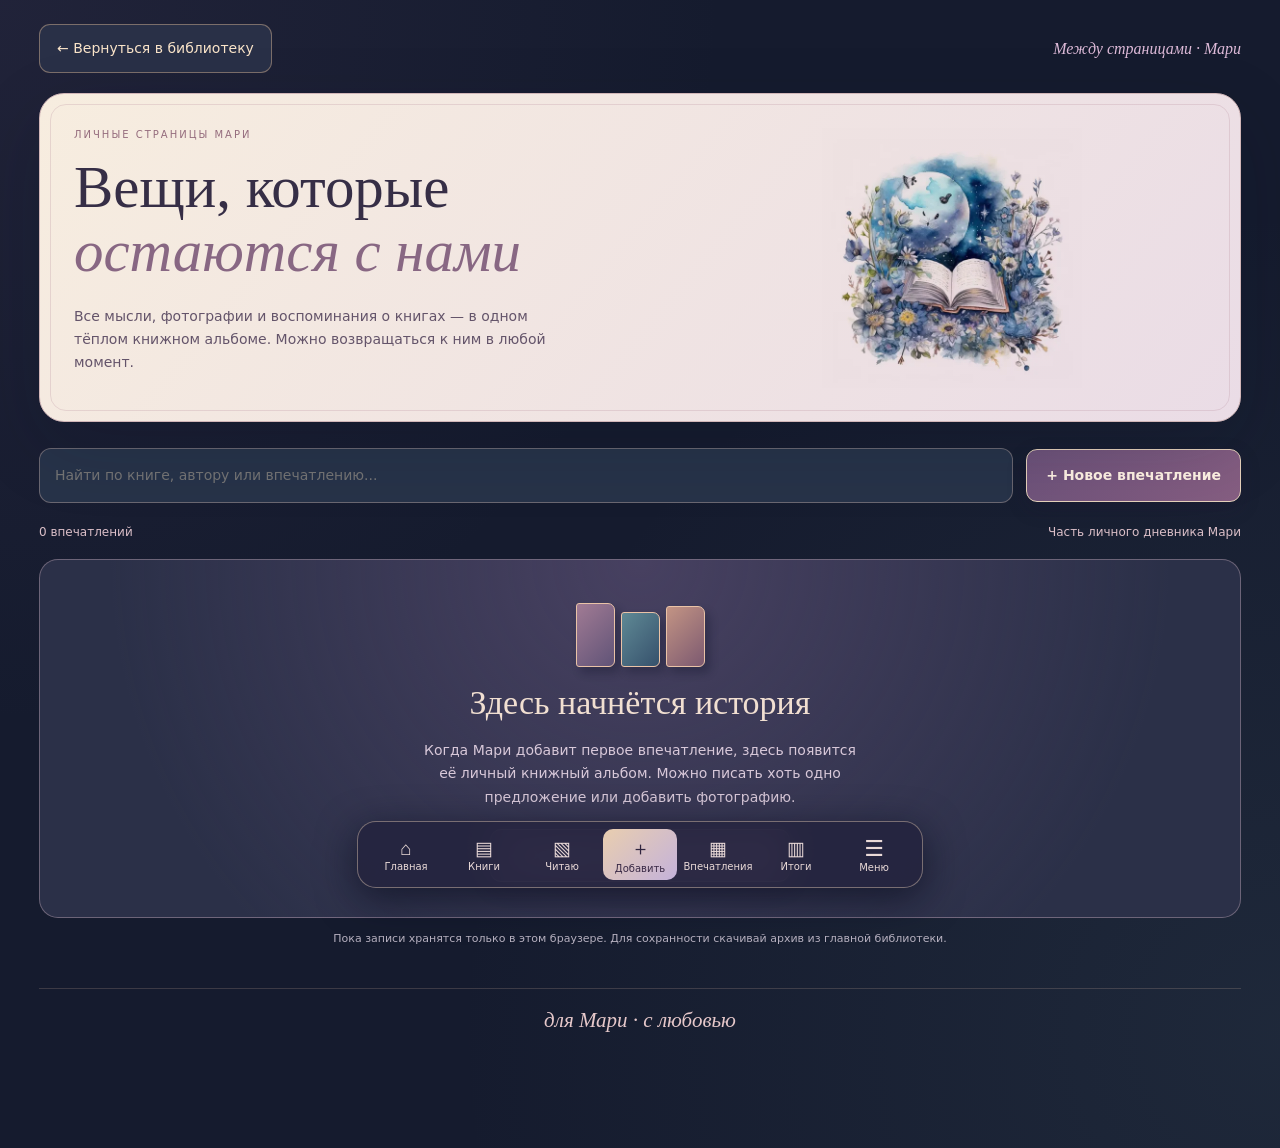
==== impressions.html @ 821cf63b "Open new impression editor directly on impressions page without homepage redirect" ====
<!DOCTYPE html>
<html lang="ru"><head><meta charset="utf-8"/><meta content="width=device-width,initial-scale=1,viewport-fit=cover" name="viewport"/><title>Все мои впечатления · Между страницами</title><meta content="#171d30" name="theme-color"/><style>
:root{color-scheme:dark;--paper:#ffeada;--soft:#dfcfcf;--gold:#efc79b}*{box-sizing:border-box}body{margin:0;background:radial-gradient(ellipse 60% 40% at 0% 20%,rgba(132,75,121,.17),transparent),radial-gradient(ellipse 60% 50% at 100% 80%,rgba(53,135,139,.15),transparent),#131a2c;color:#f8eadd;font:14px/1.65 system-ui,Arial,sans-serif}button,a,input{font:inherit}button{cursor:pointer}a{color:inherit}h1,h2,h3{font-family:Georgia,serif;font-weight:normal}.shell{max-width:1180px;margin:0 auto;padding:24px 24px 65px}.top{display:flex;justify-content:space-between;align-items:center;gap:12px}.back{display:inline-flex;align-items:center;padding:12px 17px;border-radius:11px;border:1px solid rgba(237,195,156,.42);background:#293047;text-decoration:none;color:#fae4c9}.top-label{font:italic 16px Georgia;color:#ddbad8}.hero{border:1px solid rgba(248,204,147,.5);border-radius:25px;margin:20px 0 26px;min-height:245px;padding:35px 40px;position:relative;overflow:hidden;display:flex;align-items:center;background:linear-gradient(120deg,#332c47,#263e51)}.hero:before{content:"";position:absolute;inset:10px;border:1px solid #dcc49d39;border-radius:17px;pointer-events:none}.hero h1{font-size:clamp(38px,5vw,65px);line-height:1.04;color:#ffecdf;margin:12px 0}.hero p{max-width:550px;color:#e4d4da}.hero .copy{position:relative;z-index:2;flex:1}.hero .art{width:270px;max-width:38%;height:auto;object-fit:contain;mix-blend-mode:screen;opacity:.94;filter:drop-shadow(0 10px 40px #e0c3cc35)}.kicker{color:#f1c89a;font-size:10px;letter-spacing:2px;text-transform:uppercase}.toolbar{display:flex;align-items:center;justify-content:space-between;gap:13px;margin:20px 0}.toolbar input{flex:1;min-width:0;padding:15px;border-radius:12px;border:1px solid #c6aaaf70;background:#222e47;color:#f9eadb;outline:none}.toolbar button,.start{border:0;border-radius:11px;padding:14px 19px;color:#352338;background:linear-gradient(115deg,#eac8b7,#dcc7e9);text-decoration:none;font-weight:650;white-space:nowrap}.meta{display:flex;justify-content:space-between;gap:10px;align-items:center;color:#dbbfc8;font-size:12px;margin:16px 0}.notes{display:grid;grid-template-columns:repeat(3,minmax(0,1fr));gap:13px}.note{background:linear-gradient(148deg,#e9dfe7,#faebda);border-radius:15px;color:#302a3b;padding:21px 19px;display:flex;flex-direction:column;gap:11px;min-height:195px;box-shadow:0 14px 30px #05091025;position:relative;overflow:hidden}.note:nth-child(3n+2){background:linear-gradient(145deg,#d7eae2,#f4e8dc)}.note:nth-child(3n+3){background:linear-gradient(145deg,#e1d8f2,#f0e2df)}.note:before{content:"✧";position:absolute;right:13px;top:6px;font:42px Georgia;color:#8e6a9850}.note time{font-size:11px;color:#675c75}.note h3{margin:0;font:24px/1.12 Georgia}.note .author{color:#6c6580;font-size:12px}.note p{line-height:1.65;margin:0;white-space:pre-line;overflow-wrap:anywhere}.note img{width:100%;height:auto;border-radius:8px;margin-top:4px;max-height:340px;object-fit:contain;background:#fff8f0}.note a{color:#60456e;text-decoration:none;font-weight:700;align-self:flex-start;margin-top:auto;font-size:12px}.empty{grid-column:1/-1;text-align:center;padding:35px 22px;border-radius:23px;border:1px solid #b7a4bb6d;background:radial-gradient(circle at 50% 10%,#523d615e,transparent 70%),#23283f}.empty svg{max-width:110px}.empty h2{font-size:34px;margin:8px 0}.empty p{color:#d8c8d9;max-width:450px;margin:0 auto 20px}.empty .start{display:inline-flex}.footer{margin-top:40px;border-top:1px solid rgba(227,193,171,.19);text-align:center;padding-top:19px;color:#e6c8ca;font:italic 21px Georgia}.privacy{color:#b7b1c0;font-size:11px;text-align:center;margin-top:12px}
@media(max-width:900px){.notes{grid-template-columns:repeat(2,minmax(0,1fr))}.hero .art{width:200px}}
@media(max-width:580px){.shell{padding:15px 13px 88px}.top-label{font-size:12px}.back{padding:10px 12px;font-size:11px}.hero{padding:23px 21px 0;display:flex;flex-direction:column;align-items:stretch}.hero h1{font-size:37px}.hero p{font-size:12px}.hero .art{max-width:100%;height:130px;margin:auto}.toolbar{flex-direction:column;align-items:stretch}.toolbar input,.toolbar button{width:100%}.notes{grid-template-columns:1fr}.note{padding:18px;min-height:0}.meta{margin:13px 0}}

/* v9 matching the watercolor diary spread */
body{background:radial-gradient(circle at 0% 0%,#51436732,transparent 42%),radial-gradient(circle at 100% 90%,#54747e26,transparent 50%),#151b2e;color:#f1dfd1}
.shell{max-width:1250px;padding-bottom:115px}
.hero{border-radius:25px;background:linear-gradient(130deg,#f7eddf,#eadce6)!important;border:1px solid #d1b6b8!important;padding:33px 34px!important;min-height:325px;display:grid!important;grid-template-columns:1fr .84fr;gap:20px;box-shadow:0 25px 75px #0c14272a;align-items:center;overflow:hidden}
.hero:before{inset:10px;border-radius:16px;border-color:#b48b9b42}
.hero h1{color:#362e46!important;font-size:clamp(33px,4.6vw,59px);max-width:640px;line-height:1.1;margin:12px 0 20px}.hero h1 em{color:#886783;font-style:italic}.hero p{color:#64546a!important;max-width:490px;font-size:14px;line-height:1.65}.hero .kicker{color:#956c7d!important}.hero .art{max-width:100%!important;width:100%!important;height:260px!important;object-fit:contain!important;opacity:1!important;mix-blend-mode:multiply!important;filter:none!important;justify-self:center}
.note{min-height:170px;border:1px solid #bf9ba94f;box-shadow:0 13px 29px #0b112729}.note:before{content:none!important}.note h3{font-size:23px}
.empty{background:radial-gradient(circle at 50% 0%,#62507882,transparent 76%),#2b3048;border:1px solid #c8aebc68;border-radius:19px}
.empty-pages{display:flex;align-items:flex-end;justify-content:center;gap:6px;height:72px}.empty-pages i{display:block;width:39px;height:64px;border:1px solid #eac3a7;border-radius:3px 7px 6px 3px;background:linear-gradient(135deg,#a17b94,#605377);box-shadow:5px 6px 8px #11142850}.empty-pages i:nth-child(2){height:55px;background:linear-gradient(130deg,#5f8995,#36516c)}.empty-pages i:nth-child(3){height:61px;background:linear-gradient(135deg,#c39484,#7c5970)}
.start,.toolbar button{background:linear-gradient(125deg,#6d527a,#865e82);border:1px solid #e6d1bb!important;color:#fff2e4!important;font-weight:650;box-shadow:0 7px 20px #2618382e}.start:hover{background:#7b608f}
.toolbar input{background:#273349;border-color:#e0c2b75c}
.floating-dock{position:fixed;left:50%;bottom:max(12px,env(safe-area-inset-bottom));transform:translateX(-50%);z-index:100;display:flex;align-items:center;gap:4px;padding:7px 11px;border:1px solid #ead0b76d;border-radius:19px;background:#25253fe9;backdrop-filter:blur(14px);box-shadow:0 10px 39px #060b1ba8}.floating-dock>a,.floating-dock>button{width:74px;height:51px;display:flex;align-items:center;justify-content:center;flex-direction:column;gap:1px;border:0;background:transparent;color:#eadad8;text-decoration:none;border-radius:10px;font:normal 19px Georgia;cursor:pointer}.floating-dock a:hover,.floating-dock button:hover{background:#ffffff18}.floating-dock small{font:10px system-ui}.floating-dock .dock-add{background:linear-gradient(135deg,#e9ceaf,#c4b2da);color:#30253f}.floating-dock .dock-add small{color:#392945}.dock-burger{font:22px system-ui}
.notes-menu{position:fixed;bottom:88px;right:14px;z-index:105;width:min(400px,calc(100vw - 26px));background:linear-gradient(135deg,#312840,#213548);border:1px solid #ead0b779;border-radius:18px;padding:16px;display:grid;grid-template-columns:1fr 1fr;gap:8px;box-shadow:0 15px 40px #080d20bb}.notes-menu[hidden]{display:none!important}.notes-menu a{text-decoration:none;font:12px/1.2 system-ui;color:#ffe9da;padding:11px 9px;background:#ffffff10;border-radius:8px}
#notes-up{position:fixed;right:15px;bottom:91px;z-index:110;width:40px;height:40px;border-radius:11px;background:#382b4b;color:#ffecd7;border:1px solid #e8c7b77b;font:24px Georgia;cursor:pointer}#notes-up[hidden]{display:none!important}
@media(max-width:750px){.hero{grid-template-columns:1fr!important;gap:4px;padding:23px 20px 7px!important}.hero h1{font-size:clamp(31px,9vw,46px)}.hero p{font-size:12px}.hero .art{height:185px!important}.notes{grid-template-columns:repeat(2,minmax(0,1fr))}}
@media(max-width:580px){.shell{padding:15px 13px 105px}.hero{padding:20px 18px 8px!important}.hero .art{height:168px!important}.notes{grid-template-columns:1fr}.floating-dock{gap:7px;padding:7px 12px}.floating-dock .dock-d{display:none!important}.floating-dock .dock-add,.floating-dock .dock-menu{display:flex!important;flex-direction:row!important;gap:6px;width:74px}.floating-dock .dock-add{font-size:22px}.notes-menu{bottom:85px}.toolbar .start{text-align:center}.top-label{max-width:170px;text-align:right}}

/* Write impressions here, without routing through the main library. */
.impression-dialog[hidden]{display:none!important}
.impression-dialog{position:fixed;inset:0;z-index:260;display:grid;place-items:center;padding:16px;background:rgba(6,10,23,.81);backdrop-filter:blur(9px);-webkit-backdrop-filter:blur(9px)}
.impression-panel{box-sizing:border-box;position:relative;width:min(720px,100%);min-width:0;max-height:calc(100dvh - 32px);overflow-y:auto;overscroll-behavior:contain;background:linear-gradient(150deg,#20293d,#292237);border:1px solid rgba(238,202,179,.52);border-radius:22px;padding:20px clamp(18px,3vw,30px) 26px;box-shadow:0 24px 75px rgba(3,8,22,.54);scrollbar-width:thin}
.impression-dialog-header{display:flex;justify-content:space-between;gap:16px;align-items:center;position:sticky;top:-20px;z-index:5;background:linear-gradient(180deg,#21293c 85%,rgba(33,41,60,.95));padding:12px 0 14px;margin-bottom:16px;border-bottom:1px solid #f1d3bb25}
.impression-dialog-header h2{font:normal clamp(26px,3vw,33px)/1.18 Georgia,serif;margin:0;color:#fae9d9}
.impression-dialog-close{flex:0 0 39px;width:39px;height:39px;border-radius:50%;background:rgba(255,255,255,.045);border:1px solid rgba(234,206,182,.39);color:#ffecdb;font:23px/1 system-ui;cursor:pointer}
.impression-dialog-close:hover{background:#66475a}
.impression-dialog .impression-intro{color:#dccbce;margin:0 0 18px;font:15px/1.55 system-ui}
.impression-dialog label{display:block;color:#f2dbcf;font:700 15px/1.4 system-ui;margin:0 0 7px}
.impression-dialog input[type="search"],.impression-dialog textarea,.impression-dialog input[type="file"]{display:block;box-sizing:border-box;width:100%;max-width:100%;padding:12px 14px;border:1px solid rgba(225,198,178,.42);border-radius:11px;background:#1a2c40;color:#fdf0e7;font:16px/1.5 system-ui;outline:none}
.impression-dialog input[type="search"]:focus,.impression-dialog textarea:focus,.impression-dialog input[type="file"]:focus-visible{border-color:#f1d1af;outline:2px solid rgba(243,201,177,.35);outline-offset:1px}
.impression-dialog input[type="search"]::placeholder,.impression-dialog textarea::placeholder{color:#b9bac4}
.impression-dialog textarea{min-height:150px;resize:vertical}
.impression-book-results{max-height:225px;overflow-y:auto;display:grid;gap:5px;padding:7px;margin:9px 0 18px;border:1px solid rgba(240,208,179,.27);border-radius:12px;background:#192439;scrollbar-width:thin}
.impression-book-results:empty{display:none}
.impression-book-results button{display:flex;flex-direction:column;align-items:flex-start;gap:3px;width:100%;padding:11px 12px;min-height:46px;border:0;border-radius:9px;background:transparent;color:#fff0dc;text-align:left;font:500 15px/1.4 system-ui;cursor:pointer}
.impression-book-results button:hover,.impression-book-results button:focus-visible{background:#ffffff17;outline:1px solid #ddc5b250}
.impression-book-results small{font-size:13px;color:#cebbc1}
.impression-book-results p{margin:6px 9px;font:14px/1.5 system-ui;color:#e6d3cd}
.impression-book-results a{color:#f5d1aa;padding:8px 9px}
.impression-chosen{box-sizing:border-box;margin:6px 0 20px;border:1px solid rgba(235,209,184,.29);border-radius:12px;background:#5e455d3d;padding:12px 14px;font:14px/1.5 system-ui;color:#e7d7cf}
.impression-chosen strong{display:block;font:600 16px/1.4 system-ui;color:#fcebdc}
.impression-chosen[hidden]{display:none!important}
.impression-field{margin:0 0 18px}
.impression-field .impression-hint{font:13px/1.45 system-ui;color:#d0c2c5;margin:7px 0 0}
.impression-dialog-actions{display:flex;gap:10px;flex-wrap:wrap;justify-content:flex-end;align-items:center;margin-top:23px}
.impression-dialog-actions button{box-sizing:border-box;min-height:47px;border-radius:11px;padding:11px 18px;font:700 15px/1.35 system-ui;cursor:pointer}
.impression-dialog-actions .impression-cancel{background:transparent;border:1px solid #e8cbb979;color:#f5e3d9}
.impression-dialog-actions .impression-submit{background:linear-gradient(125deg,#f4dfce,#e4c4bb);border:1px solid #f9e5d7;color:#302b41}
.impression-dialog-actions .impression-submit:disabled{opacity:.65;cursor:wait}
.impression-write-message{min-height:20px;font:14px/1.45 system-ui;color:#f4c3bd;margin:10px 0}
.impression-write-message:empty{display:none}
.impression-success{position:fixed;z-index:265;bottom:90px;left:50%;transform:translateX(-50%);max-width:calc(100vw - 22px);background:#384d48;border:1px solid #d7ccb1;color:#fff1da;padding:12px 19px;border-radius:12px;box-shadow:0 8px 22px #050a18a6;font:600 15px system-ui}
.impression-success[hidden]{display:none!important}
body.impression-dialog-open{overflow:hidden!important}
@media(max-width:600px){
 .impression-dialog{padding:0;align-items:stretch}
 .impression-panel{width:100%;height:100dvh;max-height:100dvh;border-radius:0;border-left:0;border-right:0;padding:16px 17px calc(25px + env(safe-area-inset-bottom))}
 .impression-dialog-header{top:-16px}
 .impression-dialog-actions{display:grid;grid-template-columns:1fr 1fr;gap:9px}
 .impression-dialog-actions button{min-width:0;padding:10px 12px}
 .impression-book-results{max-height:31dvh}
}
@media(max-width:360px){.impression-panel{padding-left:13px;padding-right:13px}.impression-dialog-actions button{font-size:14px}}
</style></head><body><main class="shell"><header class="top"><a class="back" href="index.html#memories">← Вернуться в библиотеку</a><span class="top-label">Между страницами · Мари</span></header><section class="hero"><div class="copy"><div class="kicker">Личные страницы Мари</div><h1>Вещи, которые <em>остаются с нами</em></h1><p>Все мысли, фотографии и воспоминания о книгах — в одном тёплом книжном альбоме. Можно возвращаться к ним в любой момент.</p></div><img alt="Акварельная раскрытая книга, голубые цветы и луна" class="art" src="[data-uri]"/></section><div class="toolbar"><input aria-label="Поиск впечатлений" autocomplete="off" id="query" placeholder="Найти по книге, автору или впечатлению..." type="search"/><button class="start" type="button" data-impression-new>+ Новое впечатление</button></div><div class="meta"><span id="count">Все воспоминания</span><span>Часть личного дневника Мари</span></div><section aria-live="polite" class="notes" id="notes"></section><div class="privacy">Пока записи хранятся только в этом браузере. Для сохранности скачивай архив из главной библиотеки.</div><footer class="footer">для Мари · с любовью</footer></main><div class="impression-dialog" id="impression-dialog" hidden>
 <div class="impression-panel" role="dialog" aria-modal="true" aria-labelledby="impression-dialog-title">
  <div class="impression-dialog-header"><h2 id="impression-dialog-title">Новое впечатление</h2><button class="impression-dialog-close" id="impression-dialog-close" type="button" aria-label="Закрыть">×</button></div>
  <p class="impression-intro">Выбери книгу из библиотеки и сохрани свою мысль или фотографию — прямо здесь, без перехода на главную.</p>
  <form id="impression-write-form">
   <div class="impression-field"><label for="impression-write-search">К какой книге впечатление? *</label><input type="search" id="impression-write-search" placeholder="Начни вводить название или автора…" autocomplete="off" aria-controls="impression-book-results" aria-expanded="false"><div class="impression-book-results" id="impression-book-results" role="listbox" aria-label="Выбор книги"></div><div class="impression-chosen" id="impression-chosen" hidden aria-live="polite"></div></div>
   <div class="impression-field"><label for="impression-write-text">Что запомнилось?</label><textarea id="impression-write-text" name="note" placeholder="Любимая сцена, мысль, чувство или маленькое открытие…"></textarea></div>
   <div class="impression-field"><label for="impression-write-photo">Добавить фотографию (необязательно)</label><input type="file" id="impression-write-photo" accept="image/jpeg,image/png,image/webp"><p class="impression-hint">Можно оставить только текст или только фотографию. Фото уменьшится до 900 пикселей для экономии памяти.</p></div>
   <p class="impression-write-message" id="impression-write-message" role="status" aria-live="polite"></p>
   <div class="impression-dialog-actions"><button class="impression-cancel" id="impression-dialog-cancel" type="button">Отмена</button><button class="impression-submit" id="impression-submit" type="submit">Сохранить впечатление</button></div>
  </form>
 </div>
</div><div class="impression-success" id="impression-success" role="status" hidden>Впечатление сохранено в библиотеке</div><script>
(()=>{'use strict';const KEY='mari_between_pages_real_416_v1';let books=[];try{books=JSON.parse(localStorage.getItem(KEY)||'[]');if(!Array.isArray(books))books=[]}catch{books=[]}const $=s=>document.querySelector(s);const esc=s=>String(s||'').replace(/[&<>"']/g,c=>({'&':'&amp;','<':'&lt;','>':'&gt;','"':'&quot;',"'":'&#39;'}[c]));const norm=s=>String(s||'').toLocaleLowerCase('ru').replace(/ё/g,'е');const date=s=>{if(!s)return 'Без даты';const d=new Date(s+'T12:00:00');return Number.isNaN(+d)?esc(s):d.toLocaleDateString('ru-RU',{day:'numeric',month:'long',year:'numeric'})};const entries=()=>books.flatMap(book=>(book.impressions||[]).map(note=>({book,note}))).sort((a,b)=>(b.note.date||'').localeCompare(a.note.date||''));function render(){const q=norm($('#query').value.trim()),items=entries().filter(x=>!q||norm(x.book.title+' '+x.book.author+' '+(x.note.text||'')).includes(q));$('#count').textContent=items.length+' '+(items.length===1?'впечатление':items.length<5&&items.length>1?'впечатления':'впечатлений');$('#notes').innerHTML=items.length?items.map(({book,note})=>`<article class="note"><time>${date(note.date)}</time><h3>${esc(book.title)}</h3><div class="author">${esc(book.author)}</div>${note.text?`<p>${esc(note.text)}</p>`:''}${/^data:image\/(jpeg|png|webp);base64,[A-Za-z0-9+/=]+$/.test(note.photo||'')?`<img src="${note.photo}" alt="Фото-впечатление о книге">`:''}<a href="index.html?book=${encodeURIComponent(book.id)}#library">Открыть карточку книги ↗</a></article>`).join(''):`<div class="empty"><div class="empty-pages" aria-hidden="true"><i></i><i></i><i></i></div><h2>${q?'Ничего не найдено':'Здесь начнётся история'}</h2><p>${q?'Попробуй другое слово — ищем по названию, автору и тексту.':'Когда Мари добавит первое впечатление, здесь появится её личный книжный альбом. Можно писать хоть одно предложение или добавить фотографию.'}</p><button class="start" type="button" data-impression-new>+ Оставить первое впечатление</button></div>`}
/* A direct writing flow on the impressions page. Uses the same localStorage
   record as index.html; no navigation and no new storage schema. */
const dialog=$('#impression-dialog'),entryForm=$('#impression-write-form');
const find=$('#impression-write-search'),choices=$('#impression-book-results');
const chosen=$('#impression-chosen'),writeMessage=$('#impression-write-message');
let selectedBookId=null,returnFocus=null,busy=false,successTimer=0;
function currentBooks(){
 const val=JSON.parse(localStorage.getItem(KEY)||'[]');
 return Array.isArray(val)?val:[];
}
function bookChoices(){
 const q=norm(find.value.trim());
 const results=books.filter(book=>!q||norm(String(book.title||'')+' '+String(book.author||'')).includes(q)).slice(0,14);
 if(!books.length){
  choices.innerHTML='<p>В этой копии браузера пока нет книг. Сначала добавь книгу в библиотеке.</p><a href="index.html#quick-start">Добавить книгу</a>';
 }else if(!results.length){
  choices.innerHTML='<p>Книга не найдена. Попробуй другое название или добавь новую книгу в библиотеке.</p><a href="index.html#quick-start">Добавить книгу</a>';
 }else{
  choices.innerHTML=results.map(b=>'<button type="button" role="option" data-impression-book="'+esc(b.id)+'"><strong>'+esc(b.title)+'</strong><small>'+esc(b.author)+'</small></button>').join('');
 }
 find.setAttribute('aria-expanded',String(Boolean(results.length)));
}
function selectBook(id){
 const book=books.find(b=>String(b.id)===String(id));if(!book)return;
 selectedBookId=String(book.id);
 chosen.hidden=false;
 chosen.innerHTML='<strong>'+esc(book.title)+'</strong>'+esc(book.author);
 find.value=book.title;choices.innerHTML='';find.setAttribute('aria-expanded','false');
 writeMessage.textContent='';
 $('#impression-write-text').focus({preventScroll:true});
}
function openWriter(){
 try{books=currentBooks()}catch{books=[]}
 selectedBookId=null;entryForm.reset();chosen.hidden=true;
 writeMessage.textContent='';
 returnFocus=document.activeElement;
 dialog.hidden=false;document.body.classList.add('impression-dialog-open');
 bookChoices();
 requestAnimationFrame(()=>find.focus({preventScroll:true}));
}
function closeWriter(){
 if(busy)return;
 dialog.hidden=true;document.body.classList.remove('impression-dialog-open');
 find.setAttribute('aria-expanded','false');choices.innerHTML='';
 if(returnFocus&&returnFocus.isConnected)returnFocus.focus({preventScroll:true});
}
async function shrinkPhoto(file){
 return new Promise((resolve,reject)=>{
  const image=new Image(),url=URL.createObjectURL(file);
  image.onload=()=>{
   try{
    const scale=Math.min(1,900/Math.max(image.width,image.height));
    const canvas=document.createElement('canvas');
    canvas.width=Math.max(1,Math.round(image.width*scale));
    canvas.height=Math.max(1,Math.round(image.height*scale));
    canvas.getContext('2d').drawImage(image,0,0,canvas.width,canvas.height);
    URL.revokeObjectURL(url);
    resolve(canvas.toDataURL('image/jpeg',.73));
   }catch(error){URL.revokeObjectURL(url);reject(error)}
  };
  image.onerror=()=>{URL.revokeObjectURL(url);reject(new Error('Не удалось прочитать фото'))};
  image.src=url;
 });
}
function todayLocal(){
 const d=new Date();
 return [d.getFullYear(),String(d.getMonth()+1).padStart(2,'0'),String(d.getDate()).padStart(2,'0')].join('-');
}
document.addEventListener('click',e=>{
 const open=e.target.closest('[data-impression-new]');
 if(open){e.preventDefault();openWriter();return;}
 const pick=e.target.closest('[data-impression-book]');
 if(pick&&dialog.contains(pick)){e.preventDefault();selectBook(pick.dataset.impressionBook);return;}
 if(e.target===dialog){closeWriter();}
});
$('#impression-dialog-close').addEventListener('click',closeWriter);
$('#impression-dialog-cancel').addEventListener('click',closeWriter);
find.addEventListener('input',()=>{
 selectedBookId=null;chosen.hidden=true;bookChoices();
});
find.addEventListener('focus',()=>{if(!selectedBookId)bookChoices()});
find.addEventListener('keydown',e=>{
 if(e.key==='ArrowDown'){const first=choices.querySelector('button');if(first){e.preventDefault();first.focus();}}
});
dialog.addEventListener('keydown',e=>{
 if(e.key==='Escape'){e.preventDefault();e.stopPropagation();closeWriter();}
});
entryForm.addEventListener('submit',async e=>{
 e.preventDefault();if(busy)return;
 if(!selectedBookId){writeMessage.textContent='Сначала выбери книгу из списка.';find.focus();return;}
 const noteText=$('#impression-write-text').value.trim();
 const imageFile=$('#impression-write-photo').files[0];
 if(!noteText&&!imageFile){writeMessage.textContent='Напиши впечатление или добавь фотографию.';$('#impression-write-text').focus();return;}
 const submit=$('#impression-submit');busy=true;submit.disabled=true;
 writeMessage.textContent='Сохраняем впечатление…';
 let photo=null;
 try{
  if(imageFile)photo=await shrinkPhoto(imageFile);
  const latest=currentBooks();const book=latest.find(b=>String(b.id)===selectedBookId);
  if(!book)throw new Error('Книга не найдена. Выбери её снова.');
  if(!Array.isArray(book.impressions))book.impressions=[];
  book.impressions.unshift({date:todayLocal(),text:noteText,photo});
  localStorage.setItem(KEY,JSON.stringify(latest));
  books=latest;
  $('#query').value='';
  render();
  busy=false;
  closeWriter();
  const success=$('#impression-success');success.hidden=false;
  clearTimeout(successTimer);successTimer=setTimeout(()=>{success.hidden=true},3800);
 }catch(error){
  writeMessage.textContent=error?.message?.startsWith('Книга не найдена')?error.message:imageFile&&photo===null?'Не получилось прочитать фотографию. Попробуй JPG или PNG.':'Не получилось сохранить. Возможно, память браузера заполнена — сделай резервную копию.';
 }finally{
  busy=false;submit.disabled=false;
 }
});

$('#query').addEventListener('input',render);render()})();
</script><nav aria-label="Навигация по библиотеке" class="floating-dock">
<a class="dock-d" href="index.html#top" title="Главная">⌂<small>Главная</small></a>
<a class="dock-d" href="index.html#library" title="Книги">▤<small>Книги</small></a>
<a class="dock-d" href="index.html#reading" title="Читаю">▧<small>Читаю</small></a>
<button class="dock-add" type="button" data-impression-new title="Написать впечатление">＋<small>Добавить</small></button>
<a class="dock-d" href="impressions.html" title="Впечатления">▦<small>Впечатления</small></a>
<a class="dock-d" href="index.html#statistics" title="Итоги">▥<small>Итоги</small></a>
<button aria-label="Все разделы" class="dock-menu" id="notes-menu-trigger" type="button"><span aria-hidden="true" class="dock-burger">☰</span><small>Меню</small></button>
</nav><nav aria-label="Разделы библиотеки" class="notes-menu" hidden="" id="notes-menu"><a href="index.html#top">Главная</a><a href="index.html#quick-start">Добавить книгу</a><a href="index.html#reading">Сейчас читаю</a><a href="index.html#library">Моя библиотека</a><a href="index.html#worlds">Книжные миры</a><a href="index.html#wishes">Желания</a><a href="impressions.html">Все впечатления</a><a href="index.html#year">Мой книжный год</a><a href="index.html#constellation">Созвездия</a></nav><button aria-label="Наверх" hidden="" id="notes-up">↑</button><script>document.querySelector('#notes-menu-trigger').addEventListener('click',()=>{const m=document.querySelector('#notes-menu');m.hidden=!m.hidden});document.querySelector('#notes-up').addEventListener('click',()=>scrollTo({top:0,behavior:'smooth'}));window.addEventListener('scroll',()=>{document.querySelector('#notes-up').hidden=scrollY<550},{passive:true});</script></body></html>
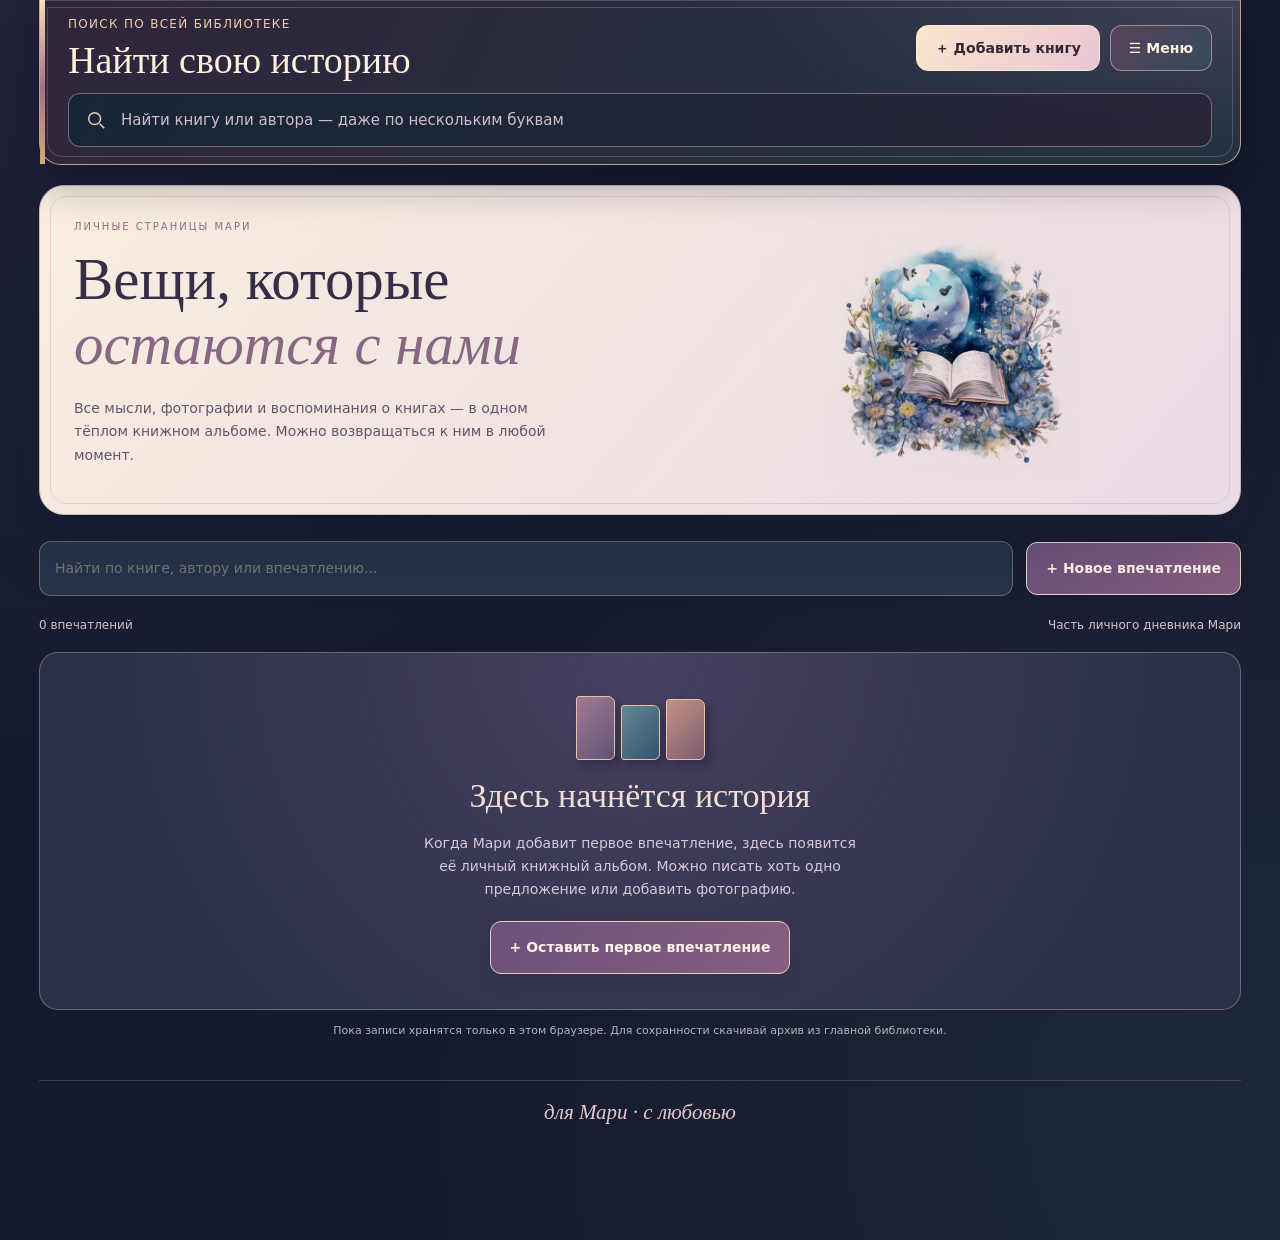
==== commit 81984326: "Add persistent search, add-book and menu toolbar to impressions page" ====
--- a/impressions.html
+++ b/impressions.html
@@ -1,5 +1,9 @@
 <!DOCTYPE html>
 <html lang="ru"><head><meta charset="utf-8"/><meta content="width=device-width,initial-scale=1,viewport-fit=cover" name="viewport"/><title>Все мои впечатления · Между страницами</title><meta content="#171d30" name="theme-color"/><style>
+/* Phone layout calibration: the 100% browser view matches the former 75% phone view.
+   Desktop, tablets, data and native browser zoom remain untouched. */
+@media (max-width:700px) and (pointer:coarse){html{zoom:.75}}
+
 :root{color-scheme:dark;--paper:#ffeada;--soft:#dfcfcf;--gold:#efc79b}*{box-sizing:border-box}body{margin:0;background:radial-gradient(ellipse 60% 40% at 0% 20%,rgba(132,75,121,.17),transparent),radial-gradient(ellipse 60% 50% at 100% 80%,rgba(53,135,139,.15),transparent),#131a2c;color:#f8eadd;font:14px/1.65 system-ui,Arial,sans-serif}button,a,input{font:inherit}button{cursor:pointer}a{color:inherit}h1,h2,h3{font-family:Georgia,serif;font-weight:normal}.shell{max-width:1180px;margin:0 auto;padding:24px 24px 65px}.top{display:flex;justify-content:space-between;align-items:center;gap:12px}.back{display:inline-flex;align-items:center;padding:12px 17px;border-radius:11px;border:1px solid rgba(237,195,156,.42);background:#293047;text-decoration:none;color:#fae4c9}.top-label{font:italic 16px Georgia;color:#ddbad8}.hero{border:1px solid rgba(248,204,147,.5);border-radius:25px;margin:20px 0 26px;min-height:245px;padding:35px 40px;position:relative;overflow:hidden;display:flex;align-items:center;background:linear-gradient(120deg,#332c47,#263e51)}.hero:before{content:"";position:absolute;inset:10px;border:1px solid #dcc49d39;border-radius:17px;pointer-events:none}.hero h1{font-size:clamp(38px,5vw,65px);line-height:1.04;color:#ffecdf;margin:12px 0}.hero p{max-width:550px;color:#e4d4da}.hero .copy{position:relative;z-index:2;flex:1}.hero .art{width:270px;max-width:38%;height:auto;object-fit:contain;mix-blend-mode:screen;opacity:.94;filter:drop-shadow(0 10px 40px #e0c3cc35)}.kicker{color:#f1c89a;font-size:10px;letter-spacing:2px;text-transform:uppercase}.toolbar{display:flex;align-items:center;justify-content:space-between;gap:13px;margin:20px 0}.toolbar input{flex:1;min-width:0;padding:15px;border-radius:12px;border:1px solid #c6aaaf70;background:#222e47;color:#f9eadb;outline:none}.toolbar button,.start{border:0;border-radius:11px;padding:14px 19px;color:#352338;background:linear-gradient(115deg,#eac8b7,#dcc7e9);text-decoration:none;font-weight:650;white-space:nowrap}.meta{display:flex;justify-content:space-between;gap:10px;align-items:center;color:#dbbfc8;font-size:12px;margin:16px 0}.notes{display:grid;grid-template-columns:repeat(3,minmax(0,1fr));gap:13px}.note{background:linear-gradient(148deg,#e9dfe7,#faebda);border-radius:15px;color:#302a3b;padding:21px 19px;display:flex;flex-direction:column;gap:11px;min-height:195px;box-shadow:0 14px 30px #05091025;position:relative;overflow:hidden}.note:nth-child(3n+2){background:linear-gradient(145deg,#d7eae2,#f4e8dc)}.note:nth-child(3n+3){background:linear-gradient(145deg,#e1d8f2,#f0e2df)}.note:before{content:"✧";position:absolute;right:13px;top:6px;font:42px Georgia;color:#8e6a9850}.note time{font-size:11px;color:#675c75}.note h3{margin:0;font:24px/1.12 Georgia}.note .author{color:#6c6580;font-size:12px}.note p{line-height:1.65;margin:0;white-space:pre-line;overflow-wrap:anywhere}.note img{width:100%;height:auto;border-radius:8px;margin-top:4px;max-height:340px;object-fit:contain;background:#fff8f0}.note a{color:#60456e;text-decoration:none;font-weight:700;align-self:flex-start;margin-top:auto;font-size:12px}.empty{grid-column:1/-1;text-align:center;padding:35px 22px;border-radius:23px;border:1px solid #b7a4bb6d;background:radial-gradient(circle at 50% 10%,#523d615e,transparent 70%),#23283f}.empty svg{max-width:110px}.empty h2{font-size:34px;margin:8px 0}.empty p{color:#d8c8d9;max-width:450px;margin:0 auto 20px}.empty .start{display:inline-flex}.footer{margin-top:40px;border-top:1px solid rgba(227,193,171,.19);text-align:center;padding-top:19px;color:#e6c8ca;font:italic 21px Georgia}.privacy{color:#b7b1c0;font-size:11px;text-align:center;margin-top:12px}
 @media(max-width:900px){.notes{grid-template-columns:repeat(2,minmax(0,1fr))}.hero .art{width:200px}}
 @media(max-width:580px){.shell{padding:15px 13px 88px}.top-label{font-size:12px}.back{padding:10px 12px;font-size:11px}.hero{padding:23px 21px 0;display:flex;flex-direction:column;align-items:stretch}.hero h1{font-size:37px}.hero p{font-size:12px}.hero .art{max-width:100%;height:130px;margin:auto}.toolbar{flex-direction:column;align-items:stretch}.toolbar input,.toolbar button{width:100%}.notes{grid-template-columns:1fr}.note{padding:18px;min-height:0}.meta{margin:13px 0}}
@@ -66,7 +70,64 @@
  .impression-book-results{max-height:31dvh}
 }
 @media(max-width:360px){.impression-panel{padding-left:13px;padding-right:13px}.impression-dialog-actions button{font-size:14px}}
-</style></head><body><main class="shell"><header class="top"><a class="back" href="index.html#memories">← Вернуться в библиотеку</a><span class="top-label">Между страницами · Мари</span></header><section class="hero"><div class="copy"><div class="kicker">Личные страницы Мари</div><h1>Вещи, которые <em>остаются с нами</em></h1><p>Все мысли, фотографии и воспоминания о книгах — в одном тёплом книжном альбоме. Можно возвращаться к ним в любой момент.</p></div><img alt="Акварельная раскрытая книга, голубые цветы и луна" class="art" src="[data-uri]"/></section><div class="toolbar"><input aria-label="Поиск впечатлений" autocomplete="off" id="query" placeholder="Найти по книге, автору или впечатлению..." type="search"/><button class="start" type="button" data-impression-new>+ Новое впечатление</button></div><div class="meta"><span id="count">Все воспоминания</span><span>Часть личного дневника Мари</span></div><section aria-live="polite" class="notes" id="notes"></section><div class="privacy">Пока записи хранятся только в этом браузере. Для сохранности скачивай архив из главной библиотеки.</div><footer class="footer">для Мари · с любовью</footer></main><div class="impression-dialog" id="impression-dialog" hidden>
+
+/* Same permanent book search and chapter navigation on the separate impressions page. */
+html{scroll-padding-top:calc(var(--mari-imp-height,150px) + 18px)}
+.shell{padding-top:0!important}
+.mari-imp-search{position:sticky;top:0;z-index:170;isolation:isolate;max-width:100%;margin:0 0 20px;padding:15px clamp(15px,2.5vw,28px) 17px;border:1px solid #efc79bc2;border-top:0;border-radius:0 0 22px 22px;background:radial-gradient(ellipse 55% 120% at 100% 0%,#a3769439,transparent 77%),linear-gradient(116deg,rgba(48,38,60,.985),rgba(35,49,67,.985) 85%);box-shadow:0 17px 40px #060b205e,inset 0 1px #ffe2b832;-webkit-backdrop-filter:blur(18px);backdrop-filter:blur(18px)}
+.mari-imp-search::before{content:"";pointer-events:none;position:absolute;inset:7px;border:1px solid #f5d6af38;border-radius:0 0 15px 15px;z-index:-1}
+.mari-imp-search::after{content:"";pointer-events:none;position:absolute;left:0;top:0;bottom:0;width:5px;background:linear-gradient(180deg,#f8e1b6,#a87087 53%,#d2aa78)}
+.mari-imp-heading{display:flex;align-items:center;justify-content:space-between;gap:15px;margin-bottom:12px}
+.mari-imp-title{min-width:0}
+.mari-imp-title .kicker{display:block;color:#efd0a4;font-size:12px;letter-spacing:1.3px}
+.mari-imp-title h2{font:normal clamp(25px,3.2vw,38px)/1.12 Georgia,serif;color:#fff0dd;margin:4px 0 0}
+.mari-imp-actions{display:flex;gap:10px;flex:0 0 auto}
+.mari-imp-actions>a,.mari-imp-actions>button{display:inline-flex;align-items:center;justify-content:center;min-height:46px;padding:10px 18px;border-radius:12px;white-space:nowrap;font:700 14px/1.2 system-ui!important;text-decoration:none;cursor:pointer}
+.mari-imp-add{color:#342637;background:linear-gradient(125deg,#fae6cd,#e8c5d2);border:1px solid #ffe9d3}
+.mari-imp-menu{color:#fff0e0;background:linear-gradient(125deg,#58435b,#344a5c);border:1px solid #f3d4aa85}
+.mari-imp-searchbox{display:flex;align-items:center;gap:12px;min-height:54px;padding:0 16px;border:1px solid #efcfae6b;border-radius:12px;background:linear-gradient(104deg,#142637db,#2a2339e3)}
+.mari-imp-searchbox svg{flex:none;color:#f0cfa9}
+.mari-imp-searchbox input{flex:1;min-width:0;border:0;outline:0;background:transparent;color:#fff0df;font:15px system-ui}
+.mari-imp-searchbox input::placeholder{color:#cfbfca}
+.mari-imp-searchbox:focus-within{border-color:#f3d8b4;box-shadow:0 0 0 3px #dfb88d24}
+.mari-imp-book-results{position:absolute;top:calc(100% + 4px);left:12px;right:12px;z-index:205;max-height:min(55dvh,360px);overflow-y:auto;padding:12px;border:1px solid #efd4b9a6;border-radius:13px;background:linear-gradient(140deg,#253449,#352b43);box-shadow:0 22px 60px #040812aa}
+.mari-imp-book-results[hidden]{display:none!important}
+.mari-imp-results-title{font:700 12px system-ui;color:#ebc8a5;letter-spacing:.6px;margin:3px 7px 8px}
+.mari-imp-book-results a{display:flex;justify-content:space-between;gap:10px;flex-wrap:wrap;padding:10px 12px;color:#ffeddb;border-radius:8px;text-decoration:none}
+.mari-imp-book-results a:hover{background:#ffffff16}
+.mari-imp-book-results a strong{font:normal 16px Georgia}
+.mari-imp-book-results a span{color:#cfc2ce;font-size:13px}
+.mari-imp-book-results p{font-size:13px;color:#dfcbd2;margin:8px}
+.mari-imp-search.is-compact{padding-top:9px;padding-bottom:10px}
+.mari-imp-search.is-compact .mari-imp-heading{margin-bottom:8px}
+.mari-imp-search.is-compact .kicker{display:none}
+.mari-imp-search.is-compact h2{font-size:24px}
+.mari-imp-search.is-compact .mari-imp-searchbox{min-height:46px}
+.mari-imp-search.is-compact .mari-imp-actions>*{min-height:40px;padding:8px 14px}
+.floating-dock{display:none!important}
+#notes-menu{position:fixed!important;top:calc(var(--mari-imp-height,145px) + 7px)!important;bottom:auto!important;right:clamp(12px,3.5vw,58px)!important;left:auto!important;z-index:230!important;max-height:calc(100dvh - var(--mari-imp-height,145px) - 20px)!important;overflow-y:auto!important;border:1px solid #e7c8a6ae}
+#notes-up{bottom:18px!important}
+@media(max-width:700px){
+ .mari-imp-search{padding:10px 12px 12px;border-radius:0 0 16px 16px}
+ .mari-imp-heading{display:grid;grid-template-columns:1fr;gap:7px;margin-bottom:8px}
+ .mari-imp-title{display:flex;align-items:baseline;gap:9px;flex-wrap:wrap}
+ .mari-imp-title .kicker{font-size:10px!important;letter-spacing:1px!important}
+ .mari-imp-title h2{font-size:25px}
+ .mari-imp-actions{display:grid;grid-template-columns:minmax(0,1fr) minmax(85px,.55fr);gap:8px}
+ .mari-imp-actions>*{min-height:43px!important;padding:9px 10px!important}
+ .mari-imp-searchbox{min-height:47px;padding:0 12px}
+ .mari-imp-searchbox input{font-size:14px}
+ .mari-imp-search.is-compact .kicker{display:none}
+ .mari-imp-search.is-compact h2{font-size:21px}
+ #notes-menu{left:9px!important;right:9px!important;width:auto!important}
+}
+
+</style></head><body><main class="shell"><header class="mari-imp-search" id="mari-impression-global-search">
+<div class="mari-imp-heading"><div class="mari-imp-title"><span class="kicker">Поиск по всей библиотеке</span><h2>Найти свою историю</h2></div>
+<div class="mari-imp-actions"><a class="mari-imp-add" href="index.html?add=1">＋ Добавить книгу</a><button id="notes-menu-trigger" class="mari-imp-menu" aria-controls="notes-menu" aria-expanded="false" type="button">☰ Меню</button></div></div>
+<div class="mari-imp-searchbox"><svg width="22" height="22" viewBox="0 0 24 24" fill="none" stroke="currentColor" stroke-width="1.6" aria-hidden="true"><circle cx="10.5" cy="10.5" r="6.5"/><path d="m16 16 5 5"/></svg><input id="mari-imp-book-search" type="search" autocomplete="off" aria-label="Найти книгу или автора" placeholder="Найти книгу или автора — даже по нескольким буквам"></div>
+<div class="mari-imp-book-results" id="mari-imp-book-results" hidden></div>
+</header><section class="hero"><div class="copy"><div class="kicker">Личные страницы Мари</div><h1>Вещи, которые <em>остаются с нами</em></h1><p>Все мысли, фотографии и воспоминания о книгах — в одном тёплом книжном альбоме. Можно возвращаться к ним в любой момент.</p></div><img alt="Акварельная раскрытая книга, голубые цветы и луна" class="art" src="[data-uri]"/></section><div class="toolbar"><input aria-label="Поиск впечатлений" autocomplete="off" id="query" placeholder="Найти по книге, автору или впечатлению..." type="search"/><button class="start" type="button" data-impression-new>+ Новое впечатление</button></div><div class="meta"><span id="count">Все воспоминания</span><span>Часть личного дневника Мари</span></div><section aria-live="polite" class="notes" id="notes"></section><div class="privacy">Пока записи хранятся только в этом браузере. Для сохранности скачивай архив из главной библиотеки.</div><footer class="footer">для Мари · с любовью</footer></main><div class="impression-dialog" id="impression-dialog" hidden>
  <div class="impression-panel" role="dialog" aria-modal="true" aria-labelledby="impression-dialog-title">
   <div class="impression-dialog-header"><h2 id="impression-dialog-title">Новое впечатление</h2><button class="impression-dialog-close" id="impression-dialog-close" type="button" aria-label="Закрыть">×</button></div>
   <p class="impression-intro">Выбери книгу из библиотеки и сохрани свою мысль или фотографию — прямо здесь, без перехода на главную.</p>
@@ -198,12 +259,41 @@
 });
 
 $('#query').addEventListener('input',render);render()})();
-</script><nav aria-label="Навигация по библиотеке" class="floating-dock">
-<a class="dock-d" href="index.html#top" title="Главная">⌂<small>Главная</small></a>
-<a class="dock-d" href="index.html#library" title="Книги">▤<small>Книги</small></a>
-<a class="dock-d" href="index.html#reading" title="Читаю">▧<small>Читаю</small></a>
-<button class="dock-add" type="button" data-impression-new title="Написать впечатление">＋<small>Добавить</small></button>
-<a class="dock-d" href="impressions.html" title="Впечатления">▦<small>Впечатления</small></a>
-<a class="dock-d" href="index.html#statistics" title="Итоги">▥<small>Итоги</small></a>
-<button aria-label="Все разделы" class="dock-menu" id="notes-menu-trigger" type="button"><span aria-hidden="true" class="dock-burger">☰</span><small>Меню</small></button>
-</nav><nav aria-label="Разделы библиотеки" class="notes-menu" hidden="" id="notes-menu"><a href="index.html#top">Главная</a><a href="index.html#quick-start">Добавить книгу</a><a href="index.html#reading">Сейчас читаю</a><a href="index.html#library">Моя библиотека</a><a href="index.html#worlds">Книжные миры</a><a href="index.html#wishes">Желания</a><a href="impressions.html">Все впечатления</a><a href="index.html#year">Мой книжный год</a><a href="index.html#constellation">Созвездия</a></nav><button aria-label="Наверх" hidden="" id="notes-up">↑</button><script>document.querySelector('#notes-menu-trigger').addEventListener('click',()=>{const m=document.querySelector('#notes-menu');m.hidden=!m.hidden});document.querySelector('#notes-up').addEventListener('click',()=>scrollTo({top:0,behavior:'smooth'}));window.addEventListener('scroll',()=>{document.querySelector('#notes-up').hidden=scrollY<550},{passive:true});</script></body></html>+</script><nav aria-label="Разделы библиотеки" class="notes-menu" hidden="" id="notes-menu"><a href="index.html#top">Главная</a><a href="index.html#quick-start">Добавить книгу</a><a href="index.html#reading">Сейчас читаю</a><a href="index.html#library">Моя библиотека</a><a href="index.html#worlds">Книжные миры</a><a href="index.html#wishes">Желания</a><a href="impressions.html">Все впечатления</a><a href="index.html#year">Мой книжный год</a><a href="index.html#constellation">Созвездия</a></nav><button aria-label="Наверх" hidden="" id="notes-up">↑</button><script>
+(()=>{
+ const input=document.querySelector('#mari-imp-book-search'),root=document.querySelector('#mari-imp-book-results'),top=document.querySelector('#mari-impression-global-search');
+ const menu=document.querySelector('#notes-menu'),trigger=document.querySelector('#notes-menu-trigger');
+ const esc=str=>String(str||'').replace(/[&<>"']/g,c=>({'&':'&amp;','<':'&lt;','>':'&gt;','"':'&quot;',"'":'&#39;'}[c]));
+ const norm=str=>String(str||'').toLocaleLowerCase('ru').replace(/ё/g,'е').trim();
+ const raw=localStorage.getItem('mari_between_pages_real_416_v1');
+ let books=[];try{books=JSON.parse(raw||'[]');if(!Array.isArray(books))books=[];}catch{}
+ const hideResults=()=>{root.hidden=true;root.innerHTML='';};
+ const draw=()=>{
+  const q=norm(input.value);if(!q){hideResults();return;}
+  const found=books.filter(b=>norm((b.title||'')+' '+(b.author||'')).includes(q)).slice(0,8);
+  root.innerHTML='<div class="mari-imp-results-title">Найденные истории</div>'+found.map(b=>'<a href="index.html?book='+encodeURIComponent(b.id)+'#library"><strong>'+esc(b.title)+'</strong><span>'+esc(b.author)+'</span></a>').join('')+(found.length?'':'<p>Книга не найдена. Её можно добавить в библиотеку.</p>');
+  root.hidden=false;
+ };
+ input.addEventListener('input',draw);
+ input.addEventListener('focus',()=>{if(input.value.trim())draw();});
+ trigger.addEventListener('click',()=>{
+  menu.hidden=!menu.hidden;trigger.setAttribute('aria-expanded',String(!menu.hidden));hideResults();
+ });
+ const closeMenu=()=>{menu.hidden=true;trigger.setAttribute('aria-expanded','false');};
+ document.addEventListener('pointerdown',e=>{
+  if(!e.target.closest('#mari-impression-global-search'))hideResults();
+  if(!e.target.closest('#notes-menu,#notes-menu-trigger'))closeMenu();
+ },true);
+ document.addEventListener('keydown',e=>{if(e.key==='Escape'){hideResults();closeMenu();}});
+ const metrics=()=>document.documentElement.style.setProperty('--mari-imp-height',Math.ceil(top.offsetHeight)+'px');
+ const onScroll=()=>{
+  top.classList.toggle('is-compact',window.scrollY>140);
+  document.querySelector('#notes-up').hidden=window.scrollY<550;
+ };
+ window.addEventListener('scroll',onScroll,{passive:true});
+ window.addEventListener('resize',metrics,{passive:true});
+ if(typeof ResizeObserver!=='undefined')new ResizeObserver(metrics).observe(top);
+ onScroll();requestAnimationFrame(metrics);
+ document.querySelector('#notes-up').addEventListener('click',()=>scrollTo({top:0,behavior:'smooth'}));
+})();
+</script></body></html>
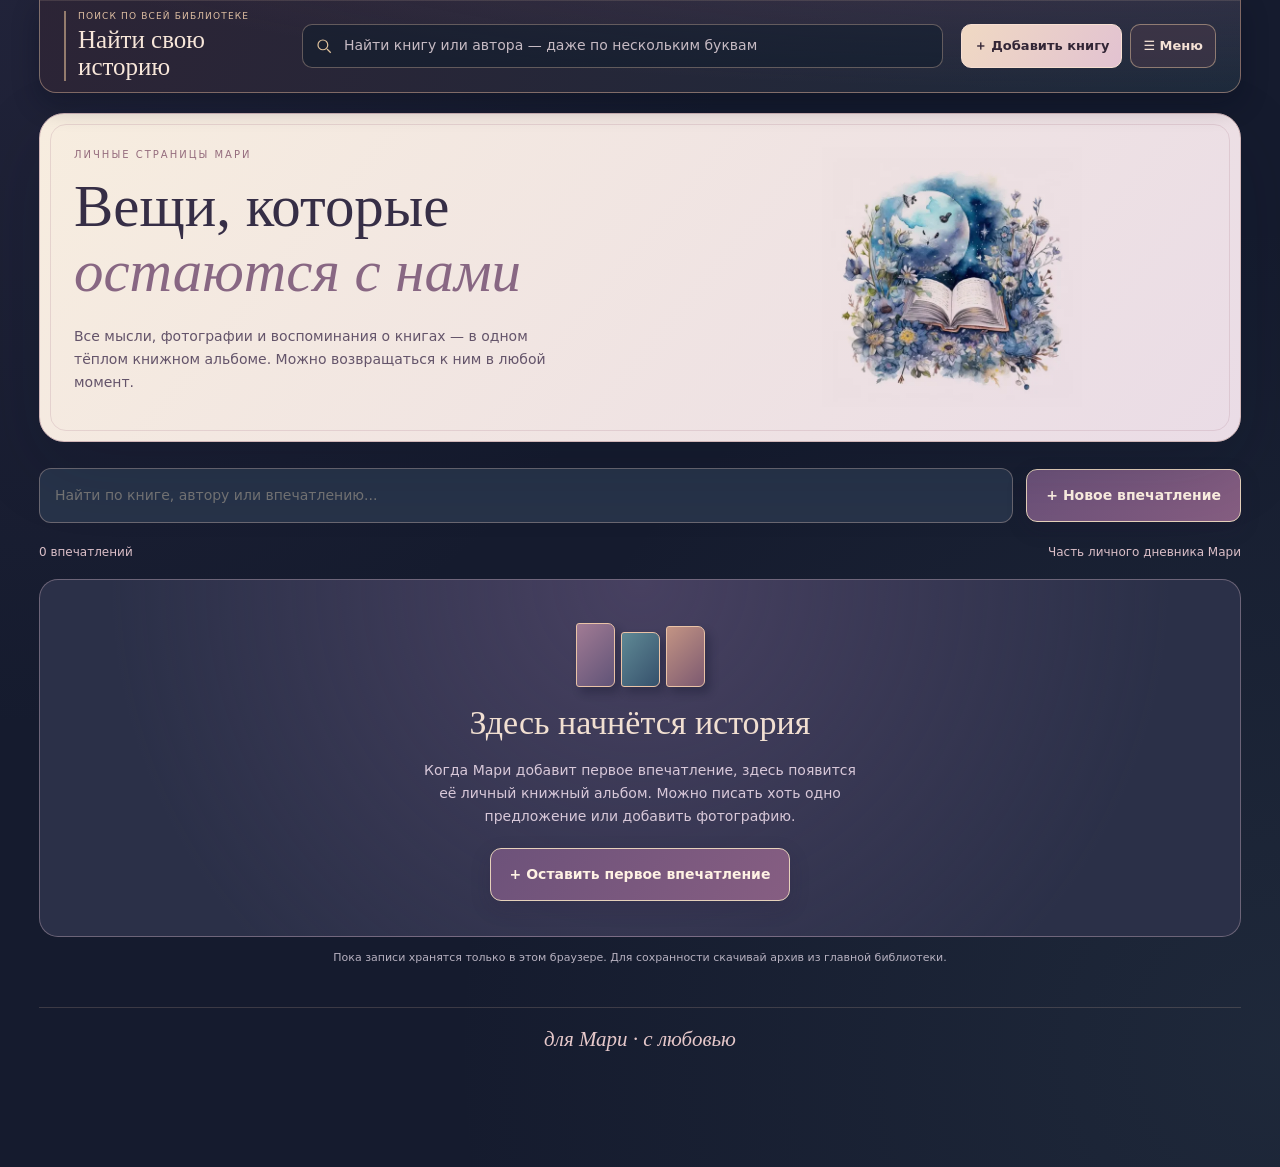
==== commit 5689d65a: "Match impressions navigation and compact search to library, fix cropped mobile menu" ====
--- a/impressions.html
+++ b/impressions.html
@@ -71,56 +71,79 @@
 }
 @media(max-width:360px){.impression-panel{padding-left:13px;padding-right:13px}.impression-dialog-actions button{font-size:14px}}
 
-/* Same permanent book search and chapter navigation on the separate impressions page. */
-html{scroll-padding-top:calc(var(--mari-imp-height,150px) + 18px)}
+
+/* Same compact global search and book menu as the main library. */
+html{scroll-padding-top:calc(var(--mari-imp-height,80px) + 14px)}
 .shell{padding-top:0!important}
-.mari-imp-search{position:sticky;top:0;z-index:170;isolation:isolate;max-width:100%;margin:0 0 20px;padding:15px clamp(15px,2.5vw,28px) 17px;border:1px solid #efc79bc2;border-top:0;border-radius:0 0 22px 22px;background:radial-gradient(ellipse 55% 120% at 100% 0%,#a3769439,transparent 77%),linear-gradient(116deg,rgba(48,38,60,.985),rgba(35,49,67,.985) 85%);box-shadow:0 17px 40px #060b205e,inset 0 1px #ffe2b832;-webkit-backdrop-filter:blur(18px);backdrop-filter:blur(18px)}
-.mari-imp-search::before{content:"";pointer-events:none;position:absolute;inset:7px;border:1px solid #f5d6af38;border-radius:0 0 15px 15px;z-index:-1}
-.mari-imp-search::after{content:"";pointer-events:none;position:absolute;left:0;top:0;bottom:0;width:5px;background:linear-gradient(180deg,#f8e1b6,#a87087 53%,#d2aa78)}
-.mari-imp-heading{display:flex;align-items:center;justify-content:space-between;gap:15px;margin-bottom:12px}
-.mari-imp-title{min-width:0}
-.mari-imp-title .kicker{display:block;color:#efd0a4;font-size:12px;letter-spacing:1.3px}
-.mari-imp-title h2{font:normal clamp(25px,3.2vw,38px)/1.12 Georgia,serif;color:#fff0dd;margin:4px 0 0}
-.mari-imp-actions{display:flex;gap:10px;flex:0 0 auto}
-.mari-imp-actions>a,.mari-imp-actions>button{display:inline-flex;align-items:center;justify-content:center;min-height:46px;padding:10px 18px;border-radius:12px;white-space:nowrap;font:700 14px/1.2 system-ui!important;text-decoration:none;cursor:pointer}
-.mari-imp-add{color:#342637;background:linear-gradient(125deg,#fae6cd,#e8c5d2);border:1px solid #ffe9d3}
-.mari-imp-menu{color:#fff0e0;background:linear-gradient(125deg,#58435b,#344a5c);border:1px solid #f3d4aa85}
-.mari-imp-searchbox{display:flex;align-items:center;gap:12px;min-height:54px;padding:0 16px;border:1px solid #efcfae6b;border-radius:12px;background:linear-gradient(104deg,#142637db,#2a2339e3)}
-.mari-imp-searchbox svg{flex:none;color:#f0cfa9}
-.mari-imp-searchbox input{flex:1;min-width:0;border:0;outline:0;background:transparent;color:#fff0df;font:15px system-ui}
-.mari-imp-searchbox input::placeholder{color:#cfbfca}
-.mari-imp-searchbox:focus-within{border-color:#f3d8b4;box-shadow:0 0 0 3px #dfb88d24}
-.mari-imp-book-results{position:absolute;top:calc(100% + 4px);left:12px;right:12px;z-index:205;max-height:min(55dvh,360px);overflow-y:auto;padding:12px;border:1px solid #efd4b9a6;border-radius:13px;background:linear-gradient(140deg,#253449,#352b43);box-shadow:0 22px 60px #040812aa}
+.mari-imp-search{position:sticky;top:0;z-index:170;isolation:isolate;box-sizing:border-box;
+ display:grid;grid-template-columns:minmax(145px,220px) minmax(0,1fr) auto;grid-template-areas:"label field actions";
+ align-items:center;gap:clamp(9px,1.4vw,20px);max-width:100%;margin:0 0 19px!important;padding:11px clamp(12px,2.3vw,24px)!important;
+ border:1px solid rgba(220,181,152,.48);border-top:0;border-radius:0 0 17px 17px;
+ background:radial-gradient(ellipse at 90% -50%,rgba(126,78,110,.28),transparent 69%),linear-gradient(118deg,rgba(45,37,54,.975),rgba(30,43,60,.975));
+ box-shadow:0 11px 27px rgba(7,11,27,.33),inset 0 1px rgba(255,222,186,.12);
+ backdrop-filter:blur(14px);-webkit-backdrop-filter:blur(14px)}
+.mari-imp-search::before,.mari-imp-search::after{content:none!important}
+.mari-imp-heading{display:contents}
+.mari-imp-title{grid-area:label;min-width:0;padding-left:12px;border-left:2px solid rgba(227,190,153,.57)}
+.mari-imp-title .kicker{display:block;font-size:9px!important;line-height:1.3;letter-spacing:1.15px;color:#dfbfa3;margin:0 0 3px}
+.mari-imp-title h2{font:normal clamp(19px,2.1vw,25px)/1.1 Georgia,serif;color:#f7e6d9;margin:0}
+.mari-imp-actions{grid-area:actions;display:flex;align-items:center;gap:8px;flex:none}
+.mari-imp-actions>a,.mari-imp-actions>button{display:inline-flex;align-items:center;justify-content:center;gap:7px;box-sizing:border-box;min-height:44px!important;margin:0!important;padding:9px 12px!important;
+ white-space:nowrap;cursor:pointer;border-radius:10px!important;font:650 13px/1.25 system-ui,sans-serif!important;text-decoration:none!important}
+.mari-imp-add{color:#332636!important;background:linear-gradient(120deg,#f0d9c3,#e2c2d1)!important;border:1px solid #f7dfd2!important}
+.mari-imp-menu{color:#f4e1d5!important;background:rgba(69,56,74,.63)!important;border:1px solid rgba(217,185,154,.54)!important}
+.mari-imp-searchbox{grid-area:field;display:flex;align-items:center;gap:9px;min-height:44px;padding:0 12px;border:1px solid rgba(218,188,163,.38);border-radius:10px;background:rgba(16,29,45,.54)}
+.mari-imp-searchbox svg{width:18px;height:18px;flex:none;color:#dfc29c}
+.mari-imp-searchbox input{min-width:0;width:100%;flex:1;border:0;outline:0;background:transparent;color:#f9e8d9;font:14px/1.4 system-ui}
+.mari-imp-searchbox input::placeholder{color:#c6bac3}
+.mari-imp-searchbox:focus-within{border-color:#f4d0a2;box-shadow:0 0 0 2px #d5ae831b}
+.mari-imp-book-results{position:absolute;top:calc(100% + 4px);left:12px;right:12px;z-index:200;max-height:min(51dvh,345px);overflow-y:auto;padding:9px;border:1px solid #e1c4a7ab;border-radius:13px;background:linear-gradient(145deg,#263448,#352d42);box-shadow:0 20px 43px #040817b3}
 .mari-imp-book-results[hidden]{display:none!important}
 .mari-imp-results-title{font:700 12px system-ui;color:#ebc8a5;letter-spacing:.6px;margin:3px 7px 8px}
-.mari-imp-book-results a{display:flex;justify-content:space-between;gap:10px;flex-wrap:wrap;padding:10px 12px;color:#ffeddb;border-radius:8px;text-decoration:none}
+.mari-imp-book-results a{display:flex;justify-content:space-between;gap:9px;flex-wrap:wrap;padding:10px 12px;color:#ffeddb;border-radius:8px;text-decoration:none}
 .mari-imp-book-results a:hover{background:#ffffff16}
 .mari-imp-book-results a strong{font:normal 16px Georgia}
 .mari-imp-book-results a span{color:#cfc2ce;font-size:13px}
 .mari-imp-book-results p{font-size:13px;color:#dfcbd2;margin:8px}
-.mari-imp-search.is-compact{padding-top:9px;padding-bottom:10px}
-.mari-imp-search.is-compact .mari-imp-heading{margin-bottom:8px}
-.mari-imp-search.is-compact .kicker{display:none}
-.mari-imp-search.is-compact h2{font-size:24px}
-.mari-imp-search.is-compact .mari-imp-searchbox{min-height:46px}
-.mari-imp-search.is-compact .mari-imp-actions>*{min-height:40px;padding:8px 14px}
+.mari-imp-search.is-compact{padding-top:7px!important;padding-bottom:7px!important}
+.mari-imp-search.is-compact .mari-imp-searchbox{min-height:40px}
+.mari-imp-search.is-compact .mari-imp-actions>*{min-height:40px!important;padding:7px 11px!important}
+.mari-imp-search.is-compact .kicker{display:none!important}
+.mari-imp-search.is-compact h2{font-size:20px!important}
 .floating-dock{display:none!important}
-#notes-menu{position:fixed!important;top:calc(var(--mari-imp-height,145px) + 7px)!important;bottom:auto!important;right:clamp(12px,3.5vw,58px)!important;left:auto!important;z-index:230!important;max-height:calc(100dvh - var(--mari-imp-height,145px) - 20px)!important;overflow-y:auto!important;border:1px solid #e7c8a6ae}
+html.mari-nav-open body{overflow:hidden!important}
+#mari-imp-backdrop{position:fixed;inset:0;z-index:8000;background:rgba(5,9,22,.68);border:0;backdrop-filter:blur(5px)}
+#mari-imp-backdrop[hidden]{display:none!important}
+#notes-menu{position:fixed!important;top:max(12px,env(safe-area-inset-top))!important;right:max(12px,env(safe-area-inset-right))!important;bottom:max(12px,env(safe-area-inset-bottom))!important;left:auto!important;
+ box-sizing:border-box;display:flex;flex-direction:column;width:min(430px,calc(100vw - 24px))!important;height:auto!important;max-height:calc(100dvh - 24px)!important;padding:22px!important;
+ overflow-y:auto!important;overscroll-behavior:contain;z-index:8010!important;border:1px solid rgba(237,202,174,.68)!important;border-radius:21px!important;
+ background:radial-gradient(ellipse at 100% 0%,rgba(140,94,122,.27),transparent 50%),linear-gradient(140deg,#33283e,#1e3042)!important;box-shadow:0 27px 85px rgba(4,7,18,.83)!important}
+#notes-menu[hidden]{display:none!important}
+#notes-menu .menu-panel-head{position:sticky;top:-22px;z-index:2;display:flex;align-items:center;justify-content:space-between;gap:12px;
+ padding:8px 0 12px;margin:0 0 10px;background:linear-gradient(#342c43 79%,rgba(52,44,67,.93));font:23px Georgia,serif;color:#ffe4d4}
+#notes-menu .menu-close{display:grid;place-items:center;flex:none;min-height:42px;min-width:42px;cursor:pointer;background:#ffffff10;border:1px solid #efd3b45a;border-radius:9px;color:#f3ddc7;font-size:23px}
+#notes-menu .menu-grid{display:grid;grid-template-columns:repeat(2,minmax(0,1fr));gap:9px}
+#notes-menu .menu-grid a{display:flex;align-items:center;min-width:0;min-height:44px;padding:12px 10px;font:14px/1.28 system-ui;color:#e9dbe9;background:rgba(236,210,210,.065);border:1px solid rgba(236,210,210,.12);border-radius:10px;text-decoration:none}
+#notes-menu .menu-grid a:hover{background:#e3bbc238}
+#notes-menu .menu-dedication{text-align:center;font:italic 16px Georgia;color:#e6c9b2;margin-top:auto;padding-top:18px}
 #notes-up{bottom:18px!important}
+@media(max-width:1120px){.mari-imp-search{grid-template-columns:minmax(130px,175px) minmax(0,1fr) auto;gap:9px}.mari-imp-title h2{font-size:20px!important}.mari-imp-actions>*{font-size:12px!important;padding:8px 10px!important}}
 @media(max-width:700px){
- .mari-imp-search{padding:10px 12px 12px;border-radius:0 0 16px 16px}
- .mari-imp-heading{display:grid;grid-template-columns:1fr;gap:7px;margin-bottom:8px}
- .mari-imp-title{display:flex;align-items:baseline;gap:9px;flex-wrap:wrap}
- .mari-imp-title .kicker{font-size:10px!important;letter-spacing:1px!important}
- .mari-imp-title h2{font-size:25px}
- .mari-imp-actions{display:grid;grid-template-columns:minmax(0,1fr) minmax(85px,.55fr);gap:8px}
- .mari-imp-actions>*{min-height:43px!important;padding:9px 10px!important}
- .mari-imp-searchbox{min-height:47px;padding:0 12px}
+ .mari-imp-search{grid-template-columns:minmax(0,1fr) auto;grid-template-areas:"label actions" "field field";gap:7px 8px;padding:8px 11px 9px!important;margin-bottom:12px!important;border-radius:0 0 13px 13px}
+ .mari-imp-title{padding-left:8px}
+ .mari-imp-title .kicker{display:none!important}
+ .mari-imp-title h2{font-size:20px!important}
+ .mari-imp-actions{gap:6px}
+ .mari-imp-actions>*{min-height:37px!important;font-size:12px!important;padding:7px 9px!important}
+ .mari-imp-searchbox{min-height:41px}
  .mari-imp-searchbox input{font-size:14px}
- .mari-imp-search.is-compact .kicker{display:none}
- .mari-imp-search.is-compact h2{font-size:21px}
- #notes-menu{left:9px!important;right:9px!important;width:auto!important}
-}
+ .mari-imp-search.is-compact h2{font-size:19px!important}
+ .mari-imp-search.is-compact .mari-imp-actions>*{min-height:36px!important}
+ #notes-menu{top:0!important;right:0!important;bottom:0!important;left:0!important;width:100vw!important;max-height:100dvh!important;border-radius:0!important;padding:15px max(15px,env(safe-area-inset-right)) calc(20px + env(safe-area-inset-bottom)) max(15px,env(safe-area-inset-left))!important}
+ #notes-menu .menu-panel-head{top:-15px;padding-top:12px}
+ #notes-menu .menu-grid a{min-height:44px}
+}
+@media(max-width:390px){.mari-imp-title h2{font-size:18px!important}.mari-imp-actions>*{font-size:11px!important}}
 
 </style></head><body><main class="shell"><header class="mari-imp-search" id="mari-impression-global-search">
 <div class="mari-imp-heading"><div class="mari-imp-title"><span class="kicker">Поиск по всей библиотеке</span><h2>Найти свою историю</h2></div>
@@ -259,7 +282,18 @@
 });
 
 $('#query').addEventListener('input',render);render()})();
-</script><nav aria-label="Разделы библиотеки" class="notes-menu" hidden="" id="notes-menu"><a href="index.html#top">Главная</a><a href="index.html#quick-start">Добавить книгу</a><a href="index.html#reading">Сейчас читаю</a><a href="index.html#library">Моя библиотека</a><a href="index.html#worlds">Книжные миры</a><a href="index.html#wishes">Желания</a><a href="impressions.html">Все впечатления</a><a href="index.html#year">Мой книжный год</a><a href="index.html#constellation">Созвездия</a></nav><button aria-label="Наверх" hidden="" id="notes-up">↑</button><script>
+</script><button type="button" class="mari-imp-backdrop" id="mari-imp-backdrop" aria-label="Закрыть меню" hidden></button>
+<nav aria-label="Меню библиотеки" class="notes-menu" id="notes-menu" role="dialog" aria-modal="true" hidden>
+<div class="menu-panel-head"><span>Навигация по библиотеке</span><button type="button" class="menu-close" id="mari-imp-menu-close" aria-label="Закрыть меню">×</button></div>
+<div class="menu-grid">
+<a href="index.html#top">Главная</a><a href="index.html?add=1">Добавить книгу</a>
+<a href="index.html#reading">Читаю и вернуть</a><a href="index.html#statistics">Статистика</a>
+<a href="index.html#library">Все книги</a><a href="index.html#wishes">Список желаний</a>
+<a href="index.html#worlds">Книжные миры</a><a href="index.html#cycles">Книжные циклы</a>
+<a href="impressions.html">Впечатления</a><a href="index.html#year">Мой книжный год</a>
+<a href="index.html#constellation">Книжное небо</a><a href="index.html#safety">Мои данные</a>
+</div><div class="menu-dedication">для Мари · с любовью</div>
+</nav><button aria-label="Наверх" hidden="" id="notes-up">↑</button><script>
 (()=>{
  const input=document.querySelector('#mari-imp-book-search'),root=document.querySelector('#mari-imp-book-results'),top=document.querySelector('#mari-impression-global-search');
  const menu=document.querySelector('#notes-menu'),trigger=document.querySelector('#notes-menu-trigger');
@@ -276,15 +310,23 @@
  };
  input.addEventListener('input',draw);
  input.addEventListener('focus',()=>{if(input.value.trim())draw();});
+ const backdrop=document.querySelector('#mari-imp-backdrop'),closeButton=document.querySelector('#mari-imp-menu-close');
+ const closeMenu=()=>{menu.hidden=true;backdrop.hidden=true;trigger.setAttribute('aria-expanded','false');document.documentElement.classList.remove('mari-nav-open');};
  trigger.addEventListener('click',()=>{
-  menu.hidden=!menu.hidden;trigger.setAttribute('aria-expanded',String(!menu.hidden));hideResults();
+  const opening=menu.hidden;menu.hidden=!opening;backdrop.hidden=!opening;
+  trigger.setAttribute('aria-expanded',String(opening));
+  document.documentElement.classList.toggle('mari-nav-open',opening);
+  hideResults();if(opening)closeButton.focus({preventScroll:true});
  });
- const closeMenu=()=>{menu.hidden=true;trigger.setAttribute('aria-expanded','false');};
+ closeButton.addEventListener('click',closeMenu);
+ backdrop.addEventListener('click',closeMenu);
+ menu.addEventListener('click',e=>{if(e.target.closest('a'))closeMenu();});
  document.addEventListener('pointerdown',e=>{
   if(!e.target.closest('#mari-impression-global-search'))hideResults();
   if(!e.target.closest('#notes-menu,#notes-menu-trigger'))closeMenu();
  },true);
  document.addEventListener('keydown',e=>{if(e.key==='Escape'){hideResults();closeMenu();}});
+ 
  const metrics=()=>document.documentElement.style.setProperty('--mari-imp-height',Math.ceil(top.offsetHeight)+'px');
  const onScroll=()=>{
   top.classList.toggle('is-compact',window.scrollY>140);
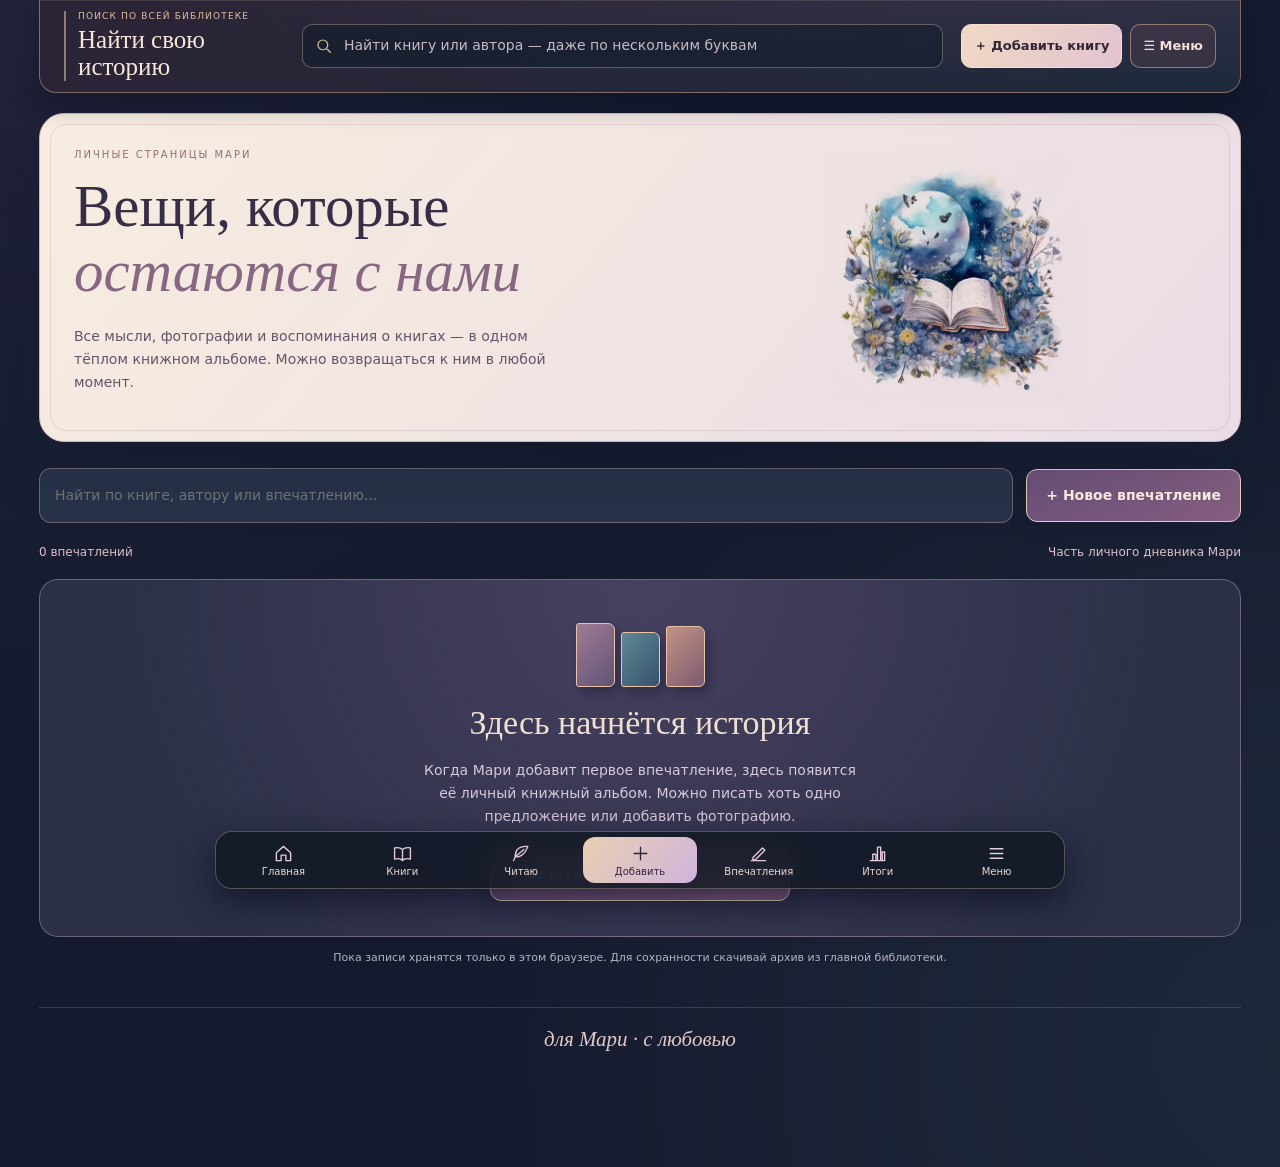
==== commit b5a637fd: "Restore lower menu and book title dropdown on impressions page" ====
--- a/impressions.html
+++ b/impressions.html
@@ -110,7 +110,7 @@
 .mari-imp-search.is-compact .mari-imp-actions>*{min-height:40px!important;padding:7px 11px!important}
 .mari-imp-search.is-compact .kicker{display:none!important}
 .mari-imp-search.is-compact h2{font-size:20px!important}
-.floating-dock{display:none!important}
+.floating-dock{display:flex!important}
 html.mari-nav-open body{overflow:hidden!important}
 #mari-imp-backdrop{position:fixed;inset:0;z-index:8000;background:rgba(5,9,22,.68);border:0;backdrop-filter:blur(5px)}
 #mari-imp-backdrop[hidden]{display:none!important}
@@ -145,10 +145,37 @@
 }
 @media(max-width:390px){.mari-imp-title h2{font-size:18px!important}.mari-imp-actions>*{font-size:11px!important}}
 
+
+/* Restored lower navigation on desktop and phone, in the library's original style. */
+.floating-dock{display:flex!important;position:fixed!important;z-index:190!important;bottom:max(11px,env(safe-area-inset-bottom))!important;left:50%!important;transform:translateX(-50%)!important;
+ width:min(850px,calc(100vw - 80px))!important;max-width:850px!important;
+ padding:5px 10px!important;gap:4px!important;border-radius:17px!important;
+ border:1px solid #ead0b750!important;background:rgba(18,24,37,.88)!important;
+ box-shadow:0 12px 35px #060b1ba6!important;backdrop-filter:blur(16px)!important}
+.floating-dock>a,.floating-dock>button{flex:1 1 0!important;min-width:0!important;width:auto!important;height:46px!important;display:flex;flex-direction:column;justify-content:center;align-items:center;gap:3px!important;
+ padding:4px 6px!important;border-radius:12px!important;border:0;cursor:pointer;
+ background:transparent;color:#e3cddd;text-decoration:none}
+.floating-dock .icon{width:19px;height:19px;fill:none;stroke:currentColor;stroke-width:1.7;stroke-linecap:round;stroke-linejoin:round}
+.floating-dock small{font:500 10px/1.1 system-ui;color:#e9d9d4}
+.floating-dock .dock-add{max-width:126px!important;background:linear-gradient(130deg,#e9cfb1,#cfb4dd)!important;color:#2d2438!important}
+.floating-dock .dock-add small{color:#352641}
+.floating-dock .dock-d:hover,.floating-dock button:hover{background:#ffffff1b}
+.floating-dock .dock-add:hover{filter:brightness(1.06)}
+.mari-imp-results-footer{border-top:1px solid #e1c09a44;margin-top:7px;padding:5px 4px 2px}
+.mari-imp-results-footer a{display:inline-block;font-size:13px;color:#f5d5a9;text-decoration:underline}
+@media(max-width:699px){
+ .floating-dock{width:auto!important;min-width:169px!important;max-width:calc(100vw - 25px)!important;bottom:max(10px,env(safe-area-inset-bottom))!important;padding:7px 10px!important;gap:7px!important}
+ .floating-dock .dock-d{display:none!important}
+ .floating-dock .dock-add,.floating-dock .dock-menu{display:flex!important;flex-direction:row!important;gap:7px!important;flex:0 0 auto!important;width:77px!important;height:50px!important}
+ .floating-dock .dock-add small,.floating-dock .dock-menu small{font-size:11px}
+ .floating-dock .icon{width:19px;height:19px}
+ #notes-up{bottom:83px!important}
+}
+
 </style></head><body><main class="shell"><header class="mari-imp-search" id="mari-impression-global-search">
 <div class="mari-imp-heading"><div class="mari-imp-title"><span class="kicker">Поиск по всей библиотеке</span><h2>Найти свою историю</h2></div>
 <div class="mari-imp-actions"><a class="mari-imp-add" href="index.html?add=1">＋ Добавить книгу</a><button id="notes-menu-trigger" class="mari-imp-menu" aria-controls="notes-menu" aria-expanded="false" type="button">☰ Меню</button></div></div>
-<div class="mari-imp-searchbox"><svg width="22" height="22" viewBox="0 0 24 24" fill="none" stroke="currentColor" stroke-width="1.6" aria-hidden="true"><circle cx="10.5" cy="10.5" r="6.5"/><path d="m16 16 5 5"/></svg><input id="mari-imp-book-search" type="search" autocomplete="off" aria-label="Найти книгу или автора" placeholder="Найти книгу или автора — даже по нескольким буквам"></div>
+<div class="mari-imp-searchbox"><svg width="22" height="22" viewBox="0 0 24 24" fill="none" stroke="currentColor" stroke-width="1.6" aria-hidden="true"><circle cx="10.5" cy="10.5" r="6.5"/><path d="m16 16 5 5"/></svg><input id="mari-imp-book-search" type="search" autocomplete="off" role="combobox" aria-autocomplete="list" aria-haspopup="listbox" aria-controls="mari-imp-book-results" aria-expanded="false" aria-label="Найти книгу или автора" placeholder="Найти книгу или автора — даже по нескольким буквам"></div>
 <div class="mari-imp-book-results" id="mari-imp-book-results" hidden></div>
 </header><section class="hero"><div class="copy"><div class="kicker">Личные страницы Мари</div><h1>Вещи, которые <em>остаются с нами</em></h1><p>Все мысли, фотографии и воспоминания о книгах — в одном тёплом книжном альбоме. Можно возвращаться к ним в любой момент.</p></div><img alt="Акварельная раскрытая книга, голубые цветы и луна" class="art" src="[data-uri]"/></section><div class="toolbar"><input aria-label="Поиск впечатлений" autocomplete="off" id="query" placeholder="Найти по книге, автору или впечатлению..." type="search"/><button class="start" type="button" data-impression-new>+ Новое впечатление</button></div><div class="meta"><span id="count">Все воспоминания</span><span>Часть личного дневника Мари</span></div><section aria-live="polite" class="notes" id="notes"></section><div class="privacy">Пока записи хранятся только в этом браузере. Для сохранности скачивай архив из главной библиотеки.</div><footer class="footer">для Мари · с любовью</footer></main><div class="impression-dialog" id="impression-dialog" hidden>
  <div class="impression-panel" role="dialog" aria-modal="true" aria-labelledby="impression-dialog-title">
@@ -282,7 +309,16 @@
 });
 
 $('#query').addEventListener('input',render);render()})();
-</script><button type="button" class="mari-imp-backdrop" id="mari-imp-backdrop" aria-label="Закрыть меню" hidden></button>
+</script>
+<nav aria-label="Быстрое меню библиотеки" class="floating-dock">
+ <a class="dock-d" href="index.html#top" title="Главная"><svg class="icon" viewBox="0 0 24 24" aria-hidden="true"><path d="M3 11 12 3l9 8v10h-6v-7H9v7H3z"/></svg><small>Главная</small></a>
+ <a class="dock-d" href="index.html#library" title="Все книги"><svg class="icon" viewBox="0 0 24 24" aria-hidden="true"><path d="M12 7c-3-3-6-3-10-2v14c4-1 8-1 10 2 2-3 6-3 10-2V5c-4-1-7-1-10 2zm0 0v14"/></svg><small>Книги</small></a>
+ <a class="dock-d" href="index.html#reading" title="Сейчас читаю"><svg class="icon" viewBox="0 0 24 24" aria-hidden="true"><path d="M20 3C7 2 4 9 4 16c5 1 12-2 16-13ZM4 16l-2 5m2-5 11-9"/></svg><small>Читаю</small></a>
+ <button class="dock-add" type="button" data-impression-new title="Написать впечатление"><svg class="icon" viewBox="0 0 24 24" aria-hidden="true"><path d="M12 4v16M4 12h16"/></svg><small>Добавить</small></button>
+ <a class="dock-d" href="impressions.html" title="Все впечатления"><svg class="icon" viewBox="0 0 24 24" aria-hidden="true"><path d="M3 21h18M5 17 17 5l3 3-12 12H5z"/></svg><small>Впечатления</small></a>
+ <a class="dock-d" href="index.html#statistics" title="Статистика"><svg class="icon" viewBox="0 0 24 24" aria-hidden="true"><path d="M3 21h18M6 21v-8h4v8m2 0V4h4v17m2 0v-11h3v11"/></svg><small>Итоги</small></a>
+ <button class="dock-menu" data-imp-open-menu type="button" aria-controls="notes-menu" title="Открыть меню"><svg class="icon" viewBox="0 0 24 24" aria-hidden="true"><path d="M4 6h16M4 12h16M4 18h16"/></svg><small>Меню</small></button>
+</nav><button type="button" class="mari-imp-backdrop" id="mari-imp-backdrop" aria-label="Закрыть меню" hidden></button>
 <nav aria-label="Меню библиотеки" class="notes-menu" id="notes-menu" role="dialog" aria-modal="true" hidden>
 <div class="menu-panel-head"><span>Навигация по библиотеке</span><button type="button" class="menu-close" id="mari-imp-menu-close" aria-label="Закрыть меню">×</button></div>
 <div class="menu-grid">
@@ -301,17 +337,18 @@
  const norm=str=>String(str||'').toLocaleLowerCase('ru').replace(/ё/g,'е').trim();
  const raw=localStorage.getItem('mari_between_pages_real_416_v1');
  let books=[];try{books=JSON.parse(raw||'[]');if(!Array.isArray(books))books=[];}catch{}
- const hideResults=()=>{root.hidden=true;root.innerHTML='';};
+ const hideResults=()=>{root.hidden=true;root.innerHTML='';input.setAttribute('aria-expanded','false');};
  const draw=()=>{
-  const q=norm(input.value);if(!q){hideResults();return;}
-  const found=books.filter(b=>norm((b.title||'')+' '+(b.author||'')).includes(q)).slice(0,8);
-  root.innerHTML='<div class="mari-imp-results-title">Найденные истории</div>'+found.map(b=>'<a href="index.html?book='+encodeURIComponent(b.id)+'#library"><strong>'+esc(b.title)+'</strong><span>'+esc(b.author)+'</span></a>').join('')+(found.length?'':'<p>Книга не найдена. Её можно добавить в библиотеку.</p>');
-  root.hidden=false;
+  const q=norm(input.value);
+  const found=(!q?[...books].sort((a,b)=>String(a.title||'').localeCompare(String(b.title||''),'ru')):books.filter(b=>norm((b.title||'')+' '+(b.author||'')).includes(q))).slice(0,14);
+  root.innerHTML='<div class="mari-imp-results-title">'+(q?'Книги по запросу':'Выбери книгу или начни вводить название')+'</div>'+found.map(b=>'<a href="index.html?book='+encodeURIComponent(b.id)+'#library"><strong>'+esc(b.title)+'</strong><span>'+esc(b.author)+'</span></a>').join('')+(found.length?'':'<p>Книга не найдена. Её можно добавить в библиотеку.</p>')+'<div class="mari-imp-results-footer"><a href="index.html#library">Открыть весь каталог</a></div>';
+  root.hidden=false;input.setAttribute('aria-expanded','true');
  };
  input.addEventListener('input',draw);
- input.addEventListener('focus',()=>{if(input.value.trim())draw();});
+ input.addEventListener('focus',draw);
  const backdrop=document.querySelector('#mari-imp-backdrop'),closeButton=document.querySelector('#mari-imp-menu-close');
  const closeMenu=()=>{menu.hidden=true;backdrop.hidden=true;trigger.setAttribute('aria-expanded','false');document.documentElement.classList.remove('mari-nav-open');};
+ document.querySelector('[data-imp-open-menu]')?.addEventListener('click',()=>trigger.click());
  trigger.addEventListener('click',()=>{
   const opening=menu.hidden;menu.hidden=!opening;backdrop.hidden=!opening;
   trigger.setAttribute('aria-expanded',String(opening));
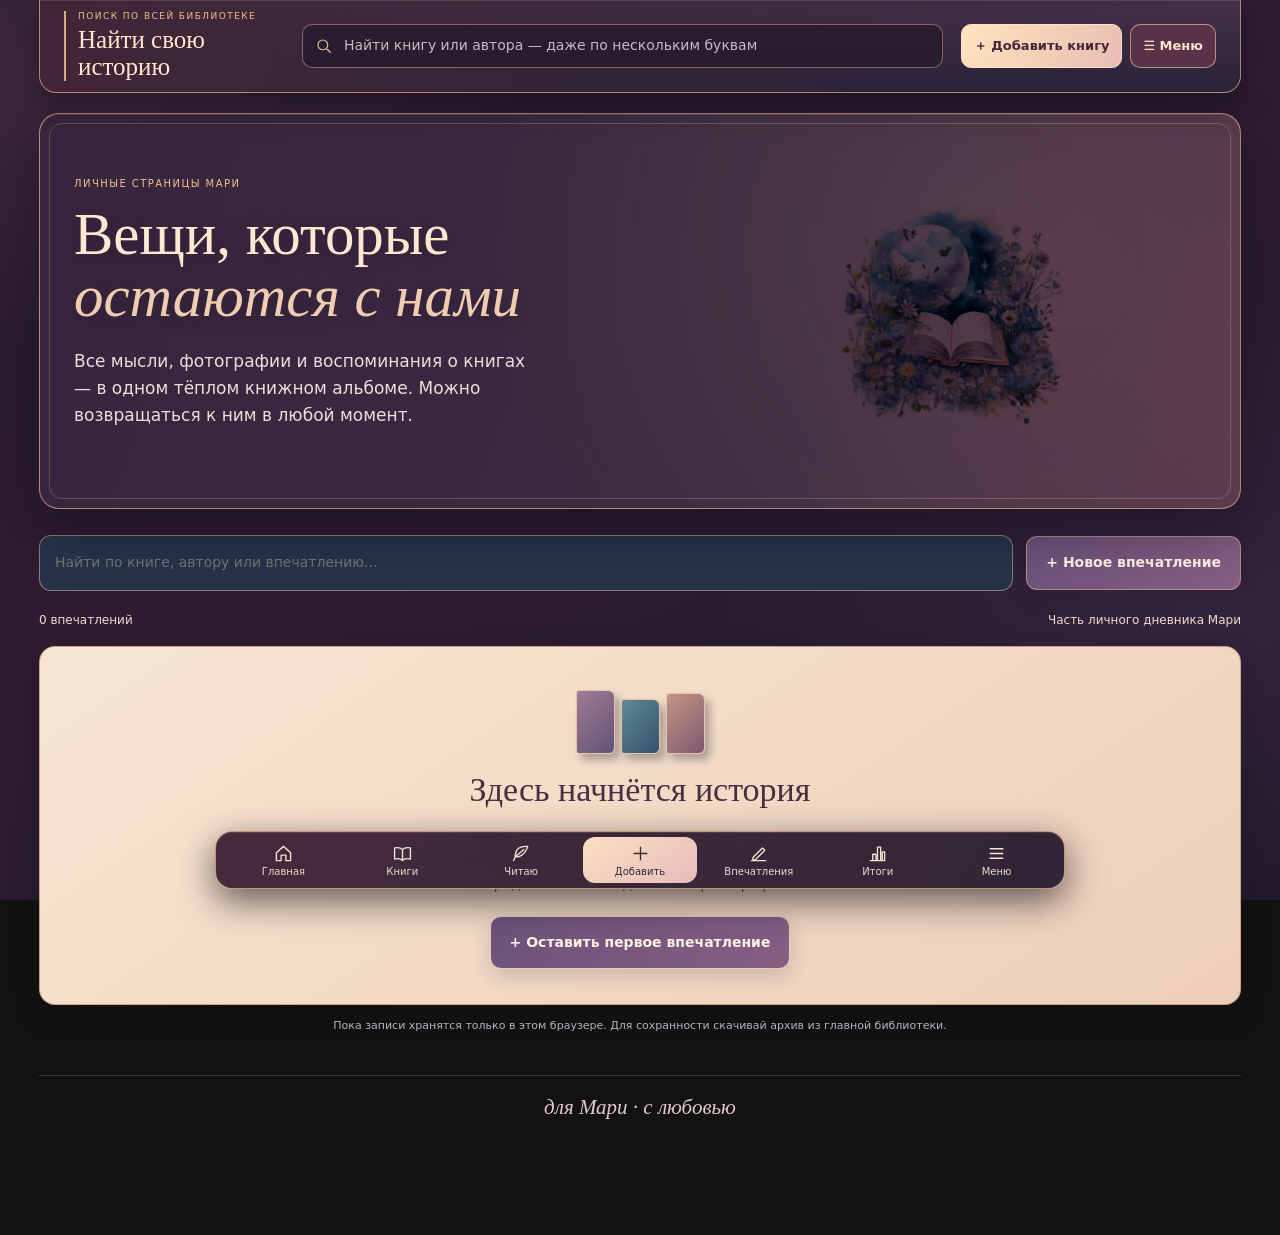
==== commit fe9e8d06: "Bring impressions page into the same approved velvet-and-parchment library style" ====
--- a/impressions.html
+++ b/impressions.html
@@ -172,7 +172,8 @@
  #notes-up{bottom:83px!important}
 }
 
-</style></head><body><main class="shell"><header class="mari-imp-search" id="mari-impression-global-search">
+</style><link rel="stylesheet" href="assets/mari-velvet-theme.css?v=20261121-a">
+</head><body class="mari-velvet"><main class="shell"><header class="mari-imp-search" id="mari-impression-global-search">
 <div class="mari-imp-heading"><div class="mari-imp-title"><span class="kicker">Поиск по всей библиотеке</span><h2>Найти свою историю</h2></div>
 <div class="mari-imp-actions"><a class="mari-imp-add" href="index.html?add=1">＋ Добавить книгу</a><button id="notes-menu-trigger" class="mari-imp-menu" aria-controls="notes-menu" aria-expanded="false" type="button">☰ Меню</button></div></div>
 <div class="mari-imp-searchbox"><svg width="22" height="22" viewBox="0 0 24 24" fill="none" stroke="currentColor" stroke-width="1.6" aria-hidden="true"><circle cx="10.5" cy="10.5" r="6.5"/><path d="m16 16 5 5"/></svg><input id="mari-imp-book-search" type="search" autocomplete="off" role="combobox" aria-autocomplete="list" aria-haspopup="listbox" aria-controls="mari-imp-book-results" aria-expanded="false" aria-label="Найти книгу или автора" placeholder="Найти книгу или автора — даже по нескольким буквам"></div>
--- a/assets/mari-velvet-theme.css
+++ b/assets/mari-velvet-theme.css
@@ -0,0 +1,373 @@
+/* Mari · velvet book / illuminated pages (2026-11-21)
+   One shared design layer for the main library and its impressions page.
+   No book data, routes, event handlers, or storage keys are changed here. */
+body.mari-velvet {
+  --mari-velvet:#2c1a2c;
+  --mari-wine:#513348;
+  --mari-ink:#392535;
+  --mari-paper:#f8e5ce;
+  --mari-paper-2:#edd2b6;
+  --mari-gold:#d5ab78;
+  --mari-cream:#f8e9d6;
+  --mari-border:rgba(229,186,137,.62);
+  color:var(--mari-cream);
+  background:
+    radial-gradient(ellipse 55% 45% at 7% 8%,rgba(128,73,102,.28),transparent 72%),
+    radial-gradient(ellipse 55% 50% at 95% 67%,rgba(91,64,104,.25),transparent 70%),
+    linear-gradient(155deg,#251a2c 0%,#301c32 44%,#201a2c 100%)!important;
+  background-attachment:fixed!important;
+}
+body.mari-velvet .site-layout { background:transparent!important; }
+body.mari-velvet .page { min-width:0; background:transparent!important; }
+body.mari-velvet .sidebar {
+  background:linear-gradient(172deg,#3c2639,#241e31)!important;
+  border-color:rgba(232,183,136,.38)!important;
+  box-shadow:inset -1px 0 rgba(249,219,183,.11);
+}
+body.mari-velvet .brand,
+body.mari-velvet .brand strong {color:#f8e7d2!important;}
+body.mari-velvet .brand small,
+body.mari-velvet .side-small {color:#e7be91!important;}
+body.mari-velvet .side-menu a {color:#e9d8d4!important;}
+body.mari-velvet .side-menu a.active,
+body.mari-velvet .side-menu a:hover {background:rgba(211,157,140,.18)!important;color:#fff1df!important;}
+body.mari-velvet .side-vignette {background:rgba(255,231,202,.06)!important;border-color:rgba(241,202,164,.18)!important;}
+body.mari-velvet .kicker,
+body.mari-velvet .overline {color:#ecc390!important;letter-spacing:1.45px;}
+body.mari-velvet .section-title {color:#f7e7d6!important;letter-spacing:-.45px;text-wrap:balance;}
+body.mari-velvet .section-description {color:#dfcbd0!important;font-size:clamp(14px,1.45vw,16px)!important;line-height:1.55!important;}
+body.mari-velvet .section-head {gap:12px!important;}
+body.mari-velvet .section-head .kicker {font-size:12px!important;}
+body.mari-velvet button,
+body.mari-velvet a { -webkit-tap-highlight-color:transparent; }
+body.mari-velvet a:focus-visible,
+body.mari-velvet button:focus-visible {outline:2px solid #efd0a4!important;outline-offset:3px;}
+/* Slim enamel search remains useful on every route. */
+body.mari-velvet #search-area.mari-sticky-search,
+body.mari-velvet .mari-imp-search {
+  background:radial-gradient(ellipse at 100% 0%,rgba(112,69,99,.37),transparent 68%),linear-gradient(110deg,#422638,#2a2339 80%)!important;
+  border-color:rgba(234,184,137,.68)!important;
+  box-shadow:0 12px 30px rgba(10,6,21,.42),inset 0 1px rgba(248,219,188,.13)!important;
+}
+body.mari-velvet #search-area .mari-search-title,
+body.mari-velvet .mari-imp-title {border-left-color:#d6ab7a!important;}
+body.mari-velvet #search-area .mari-search-title h2,
+body.mari-velvet .mari-imp-title h2 {color:#ffe8cf!important;}
+body.mari-velvet #search-area .search-shell,
+body.mari-velvet .mari-imp-searchbox {background:rgba(36,25,44,.68)!important;border-color:rgba(241,192,150,.45)!important;}
+body.mari-velvet #search-area .mari-search-add,
+body.mari-velvet .mari-imp-add {background:linear-gradient(120deg,#ffe3bd,#e8bdb4)!important;color:#452739!important;border-color:#ffe3c2!important;}
+body.mari-velvet #search-area #top-menu-trigger,
+body.mari-velvet .mari-imp-menu {background:#593448!important;color:#fbe5ce!important;border-color:rgba(239,196,151,.65)!important;}
+body.mari-velvet #top-menu,
+body.mari-velvet #notes-menu {background:radial-gradient(ellipse at 95% 0%,rgba(140,84,114,.22),transparent 45%),linear-gradient(145deg,#493043,#2d273b)!important;border-color:rgba(245,205,164,.64)!important;}
+body.mari-velvet #top-menu .menu-grid a,
+body.mari-velvet #notes-menu .menu-grid a {background:rgba(255,238,214,.07)!important;color:#f8e6d7!important;}
+/* Keep bottom navigation: desktop and mobile, matching the top enamel bar. */
+body.mari-velvet .floating-dock {
+  display:flex!important;
+  background:linear-gradient(118deg,rgba(63,34,54,.96),rgba(43,31,50,.97))!important;
+  border:1px solid rgba(234,189,145,.74)!important;
+  box-shadow:0 12px 36px rgba(12,7,22,.62),inset 0 1px rgba(249,213,174,.12)!important;
+}
+body.mari-velvet .floating-dock a,
+body.mari-velvet .floating-dock button {color:#f5e3d4!important;}
+body.mari-velvet .floating-dock .dock-add {background:linear-gradient(145deg,#fae0c2,#e7bdbb)!important;color:#3c2739!important;}
+body.mari-velvet .floating-dock .dock-add small,
+body.mari-velvet .floating-dock .dock-add .icon {color:#3c2739!important;}
+/* Book portal, never a static screenshot: copy, buttons, and entry remain selectable. */
+body.mari-velvet .hero {
+  min-height:clamp(285px,31vw,410px)!important;
+  border:1px solid rgba(240,192,143,.77)!important;
+  border-radius:20px!important;
+  isolation:isolate;overflow:hidden!important;
+  background:radial-gradient(circle at 79% 33%,rgba(228,161,117,.13),transparent 51%),linear-gradient(110deg,#38243d,#3b2b42 65%,#56374b)!important;
+  box-shadow:0 22px 52px rgba(12,7,25,.39),inset 0 1px rgba(255,225,178,.16);
+}
+body.mari-velvet .hero:before {
+  content:""!important;position:absolute;inset:9px!important;z-index:4!important;
+  border:1px solid rgba(243,210,165,.24)!important;border-radius:13px!important;
+  pointer-events:none;display:block!important;
+}
+body.mari-velvet .hero .hero-art {
+  position:absolute!important;z-index:0!important;right:0!important;top:0!important;
+  width:64%!important;height:100%!important;max-height:none!important;
+  object-fit:cover!important;object-position:60% center!important;
+  opacity:.95!important;mix-blend-mode:normal!important;
+  -webkit-mask-image:linear-gradient(90deg,transparent 0%,rgba(0,0,0,.70) 17%,#000 34%,#000 100%)!important;
+  mask-image:linear-gradient(90deg,transparent 0%,rgba(0,0,0,.70) 17%,#000 34%,#000 100%)!important;
+  filter:saturate(.93) contrast(1.01)!important;
+}
+body.mari-velvet .hero .hero-shade {
+  position:absolute!important;inset:0!important;z-index:1!important;
+  background:linear-gradient(90deg,rgba(44,29,49,.86),rgba(44,29,49,.43) 49%,rgba(25,20,33,.02) 77%)!important;
+}
+body.mari-velvet .hero .hero-copy {position:relative!important;z-index:2!important;max-width:62%!important;}
+body.mari-velvet .hero h1 {color:#ffe8cf!important;font-size:clamp(36px,4.6vw,66px)!important;line-height:1.05!important;text-shadow:0 3px 18px rgba(32,17,38,.32);}
+body.mari-velvet .hero h1 em {color:#f0cdb0!important;}
+body.mari-velvet .hero p {color:#f3ddd0!important;font-size:clamp(14px,1.4vw,17px)!important;max-width:470px!important;line-height:1.6!important;}
+body.mari-velvet .hero .btn {border-color:rgba(249,221,187,.68)!important;}
+body.mari-velvet .hero .btn.primary {background:linear-gradient(120deg,#f7dfc2,#e7bbab)!important;color:#3a2537!important;}
+body.mari-velvet .hero .btn.ghost {background:rgba(57,35,55,.64)!important;color:#fbe8d5!important;}
+body.mari-velvet .prologue-trail {color:#e1bfa8!important;}
+/* The atlas is a real page spread: illustrated card left, readable paper right. */
+body.mari-velvet .mari-home-directories {
+  position:relative!important;padding:clamp(20px,3vw,36px)!important;
+  background:
+    radial-gradient(ellipse 75% 90% at 5% 0%,rgba(255,246,223,.83),transparent 72%),
+    linear-gradient(130deg,#f4ddc6 0%,#f7e7d1 52%,#eac8b1 100%)!important;
+  border:1px solid #c89170!important;border-radius:25px!important;
+  box-shadow:0 20px 45px rgba(7,6,20,.35),inset 0 1px #fff6df;
+}
+body.mari-velvet .mari-home-directories::before {border-color:rgba(144,91,82,.3)!important;}
+body.mari-velvet .mari-directory-heading .kicker {color:#96546b!important;font-size:12px!important;}
+body.mari-velvet .mari-directory-heading h2 {color:#602d42!important;font-size:clamp(32px,3.5vw,46px)!important;}
+body.mari-velvet .mari-directory-heading p {color:#70475a!important;font-size:15px!important;}
+body.mari-velvet .mari-directory-grid {grid-template-columns:repeat(4,minmax(0,1fr))!important;gap:12px!important;}
+body.mari-velvet .mari-directory-grid .mari-directory-card {
+  display:flex!important;align-items:center!important;justify-content:flex-end!important;
+  min-width:0!important;min-height:174px!important;padding:13px!important;
+  background:linear-gradient(105deg,#e0b7b2 0%,#f9e7d0 48%,#f9e4cc 100%)!important;
+  border:1px solid rgba(160,93,79,.69)!important;border-radius:16px!important;
+  box-shadow:0 7px 20px rgba(73,42,54,.14),inset 0 1px rgba(255,250,234,.73)!important;
+  overflow:hidden!important;
+}
+body.mari-velvet .mari-directory-grid .mari-directory-card::before {
+  inset:5px!important;z-index:5!important;border:1px solid rgba(164,110,91,.3)!important;border-radius:11px!important;
+}
+body.mari-velvet .mari-directory-grid .mari-directory-card::after {
+  content:""!important;z-index:1!important;
+  background:linear-gradient(90deg,transparent 0%,rgba(249,229,205,.26) 36%,#f9e5ce 62%,#f9e5ce 100%)!important;
+}
+body.mari-velvet .mari-directory-grid .mari-directory-card:hover {transform:translateY(-3px)!important;border-color:#b66f62!important;}
+body.mari-velvet .mari-dir-number {
+  top:11px!important;right:15px!important;left:auto!important;
+  color:#ab735d!important;font-size:12px!important;z-index:4!important;
+}
+body.mari-velvet .mari-directory-paint {
+  position:absolute!important;left:0!important;top:0!important;right:auto!important;
+  width:62%!important;height:100%!important;z-index:0!important;
+  background-size:cover!important;background-position:center!important;
+  opacity:.96!important;filter:saturate(.78) brightness(1.04)!important;
+  -webkit-mask-image:linear-gradient(90deg,#000 0%,#000 46%,transparent 99%)!important;
+  mask-image:linear-gradient(90deg,#000 0%,#000 46%,transparent 99%)!important;
+}
+body.mari-velvet .mari-directory-card:nth-child(1) .mari-directory-paint{background-image:url('mari-atlas-01.webp')!important}
+body.mari-velvet .mari-directory-card:nth-child(2) .mari-directory-paint{background-image:url('mari-atlas-02.webp')!important}
+body.mari-velvet .mari-directory-card:nth-child(3) .mari-directory-paint{background-image:url('mari-atlas-03.webp')!important}
+body.mari-velvet .mari-directory-card:nth-child(4) .mari-directory-paint{background-image:url('mari-atlas-04.webp')!important}
+body.mari-velvet .mari-directory-card:nth-child(5) .mari-directory-paint{background-image:url('mari-atlas-05.webp')!important}
+body.mari-velvet .mari-directory-card:nth-child(6) .mari-directory-paint{background-image:url('mari-atlas-06.webp')!important}
+body.mari-velvet .mari-directory-card:nth-child(7) .mari-directory-paint{background-image:url('mari-atlas-07.webp')!important}
+body.mari-velvet .mari-directory-card:nth-child(8) .mari-directory-paint{background-image:url('mari-atlas-08.webp')!important}
+body.mari-velvet .mari-dir-copy {
+  position:relative!important;z-index:4!important;display:flex!important;flex-direction:column!important;
+  width:53%!important;min-width:0!important;margin-left:auto!important;
+  padding:13px 0 0!important;gap:7px!important;text-align:left!important;
+}
+body.mari-velvet .mari-dir-copy strong {
+  color:#512d3e!important;font:normal clamp(18px,1.65vw,24px)/1.09 Georgia,serif!important;
+  text-shadow:none!important;overflow-wrap:break-word;text-wrap:balance;
+}
+body.mari-velvet .mari-dir-copy small {
+  color:#785664!important;font:normal 12px/1.35 system-ui,sans-serif!important;
+  text-shadow:none!important;
+}
+/* Every internal route uses this same framed chapter treatment. */
+body.mari-velvet .page>.section,
+body.mari-velvet .page>.notes-section,
+body.mari-velvet .page>.quick-chapter {
+  border-color:rgba(227,185,146,.49)!important;
+  border-radius:21px!important;
+  background:radial-gradient(ellipse 70% 67% at 100% 0%,rgba(116,71,100,.22),transparent 72%),linear-gradient(135deg,#38293d,#292b41 77%,#263944)!important;
+  box-shadow:0 15px 42px rgba(10,8,24,.25)!important;
+}
+body.mari-velvet .page>.section {padding:clamp(18px,2.7vw,32px)!important;min-width:0;}
+body.mari-velvet .page>.section::before {border-color:rgba(233,201,168,.19)!important;}
+body.mari-velvet .page>.section .section-title {font-family:Georgia,serif!important;font-weight:normal!important;}
+body.mari-velvet .quick-chapter {background:linear-gradient(118deg,#493047,#393249)!important;}
+body.mari-velvet .quick-copy h2 {color:#fff0d8!important;}
+body.mari-velvet .quick-copy p {color:#e7cdd1!important;}
+body.mari-velvet .quick-icon {color:#f0c18e!important;background:rgba(255,230,199,.05)!important;}
+body.mari-velvet .btn.primary,
+body.mari-velvet .paper-btn {background:linear-gradient(120deg,#f7e3c8,#eac0af)!important;color:#462c3d!important;border:1px solid #f7e1c1!important;box-shadow:0 5px 14px rgba(20,12,31,.18)!important;}
+body.mari-velvet .btn.tonal {background:#68435b!important;color:#ffe9d1!important;border-color:#d5a37c!important;}
+body.mari-velvet .btn.ghost {border-color:rgba(235,194,155,.59)!important;color:#ffecd8!important;background:rgba(67,46,63,.33)!important;}
+body.mari-velvet .ornate-panel,
+body.mari-velvet .read-grid>.ornate-panel {
+  border:1px solid rgba(236,190,147,.53)!important;border-radius:17px!important;
+  background:linear-gradient(136deg,#563a52,#334052)!important;
+  box-shadow:inset 0 1px rgba(250,224,194,.13),0 12px 25px rgba(14,10,25,.22)!important;
+}
+body.mari-velvet .panel-heading {color:#ffe6c9!important;font-family:Georgia,serif!important;}
+body.mari-velvet .ornate-panel .subline,
+body.mari-velvet .ornate-panel .hint {color:#e6d0d1!important;}
+body.mari-velvet .loan,
+body.mari-velvet .reading-mini {border-color:rgba(236,203,168,.38)!important;background:rgba(35,31,50,.38)!important;}
+/* The statistics resemble the reference's illuminated bookplates. */
+body.mari-velvet .stats-panel,
+body.mari-velvet .monthly-story {
+  border:1px solid rgba(241,202,165,.51)!important;
+  border-radius:18px!important;
+  background:linear-gradient(140deg,#44354c,#303448)!important;
+  box-shadow:0 11px 25px rgba(14,9,26,.24)!important;
+}
+body.mari-velvet .stats-panel h3,
+body.mari-velvet .monthly-head h3 {color:#fce8d3!important;}
+body.mari-velvet .stat-item {
+  background:linear-gradient(148deg,#f8e7d0,#ebcdb5)!important;
+  border:1px solid rgba(203,156,122,.82)!important;border-radius:13px!important;
+  box-shadow:inset 0 1px #fff6e1,0 6px 14px rgba(21,15,29,.15)!important;
+}
+body.mari-velvet .stat-item span {color:#5f3e50!important;font-size:13px!important;font-weight:600;}
+body.mari-velvet .stat-item strong {color:#462c3c!important;}
+body.mari-velvet .stat-desc,
+body.mari-velvet .month-explainer {color:#e4d0d0!important;}
+body.mari-velvet .month-chart button {border-color:rgba(241,194,155,.45)!important;}
+/* Catalog: actual book covers remain untouched, cards become parchment jackets. */
+body.mari-velvet #library .book {
+  background:linear-gradient(155deg,#f5e0cc,#e8cbb6)!important;
+  border:1px solid rgba(193,136,110,.6)!important;border-radius:13px!important;
+  box-shadow:0 9px 20px rgba(12,9,21,.21),inset 0 1px rgba(255,251,238,.8)!important;
+}
+body.mari-velvet #library .book-title {color:#462e3e!important;font:normal clamp(16px,1.4vw,19px)/1.22 Georgia,serif!important;}
+body.mari-velvet #library .book-author {color:#795665!important;font-size:13px!important;}
+body.mari-velvet #library .book-tag,
+body.mari-velvet #library .format-tag {border-color:rgba(139,89,99,.25)!important;color:#5a384c!important;background:rgba(255,242,223,.65)!important;}
+body.mari-velvet #library .shelf-tools,
+body.mari-velvet #library .filters {border-color:rgba(230,195,165,.37)!important;}
+body.mari-velvet #library .book-grid:after {opacity:.32!important;}
+/* Custom worlds keep their independent watercolor images and readable captions. */
+body.mari-velvet #worlds .world,
+body.mari-velvet #worlds .custom-world {border:1px solid rgba(230,188,145,.69)!important;border-radius:17px!important;box-shadow:0 12px 25px rgba(13,9,23,.25)!important;}
+body.mari-velvet #worlds .world-text {z-index:3!important;}
+body.mari-velvet #worlds .world-text h3 {color:#ffe8d3!important;text-shadow:0 2px 7px rgba(15,10,24,.66)!important;}
+body.mari-velvet #worlds .world-text p,
+body.mari-velvet #worlds .world-counter {color:#f3dfe0!important;}
+/* Cycles look like individually bound series, with each volume on its own row. */
+body.mari-velvet #cycles .mari-cycle-card {
+  border:1px solid #c68e76!important;border-radius:17px!important;
+  background:linear-gradient(135deg,#f7dfc5,#eccdb7)!important;
+  box-shadow:0 12px 29px rgba(11,7,21,.25)!important;
+}
+body.mari-velvet #cycles .mari-cycle-top h3 {color:#553046!important;}
+body.mari-velvet #cycles .mari-cycle-top p,
+body.mari-velvet #cycles .mari-cycle-progress {color:#704d5e!important;}
+body.mari-velvet #cycles .mari-cycle-crest {color:#8e6073!important;border-color:#c6967f!important;}
+body.mari-velvet #cycles .mari-cycle-volume {background:#6a485f!important;color:#fff0dc!important;border-color:rgba(240,197,150,.62)!important;}
+body.mari-velvet #cycles .mari-cycle-volume strong {color:#fff0dc!important;}
+body.mari-velvet #cycles .mari-cycle-volume span {color:#f5d5bd!important;}
+body.mari-velvet #cycles .mari-cycle-empty {border-color:#d8ad86!important;color:#f9e5cf!important;}
+/* Keepsakes remain a light antique letter with a dreamy watercolor picture. */
+body.mari-velvet #memories .memory-page {background:linear-gradient(125deg,#f8ead5,#edcfbf)!important;border:1px solid rgba(179,119,116,.57)!important;box-shadow:0 11px 26px rgba(20,12,28,.24)!important;}
+body.mari-velvet #memories .memory-copy h2 {color:#532e42!important;}
+body.mari-velvet #memories .memory-copy p,
+body.mari-velvet #memories .memory-copy blockquote {color:#674455!important;}
+body.mari-velvet #memories .impressions-intro {border-color:rgba(235,190,146,.58)!important;background:linear-gradient(130deg,#50334b,#38364c)!important;}
+body.mari-velvet #memories .impressions-intro h3 {color:#ffe8d5!important;}
+body.mari-velvet #memories .impressions-intro p {color:#e9d3d7!important;}
+body.mari-velvet .loved-card,
+body.mari-velvet .random-card {border-color:rgba(226,189,154,.55)!important;background:linear-gradient(125deg,#46354c,#2e3850)!important;}
+body.mari-velvet .loved-card h3,
+body.mari-velvet .random-card h3 {color:#ffe5cc!important;}
+/* Archive: an aged album, date cards, and a star atlas. */
+body.mari-velvet #history .timeline {border:1px solid rgba(227,190,155,.56)!important;background:linear-gradient(145deg,#49344c,#303548)!important;border-radius:17px!important;}
+body.mari-velvet #history .timeline h3,
+body.mari-velvet #history .history-item strong {color:#ffebd6!important;}
+body.mari-velvet #history .history-item small {color:#dfcbd2!important;}
+body.mari-velvet #year .year-banner {border-color:rgba(240,193,152,.72)!important;background:linear-gradient(100deg,#57374d,#3b3b52)!important;}
+body.mari-velvet #year .year-banner h2 {color:#fce9d4!important;}
+body.mari-velvet #year .year-contents {background:linear-gradient(125deg,#3b304a,#293849)!important;border-color:rgba(228,190,153,.57)!important;}
+body.mari-velvet #year .year-book {border-color:rgba(232,188,153,.58)!important;background:linear-gradient(150deg,#f5dfc7,#e8c9b1)!important;}
+body.mari-velvet #year .year-book strong {color:#4f2b3c!important;font-size:clamp(14px,1.15vw,16px)!important;line-height:1.25!important;}
+body.mari-velvet #year .year-book small,
+body.mari-velvet #year .year-month-stamp {color:#79505c!important;font-size:12px!important;}
+body.mari-velvet #year .year-book-number {color:#9f6981!important;}
+body.mari-velvet #constellation .author-cosmos {background:radial-gradient(ellipse at 52% 22%,#51435d 0%,#303550 47%,#1b263f 100%)!important;border:1px solid #d1a67f!important;border-radius:18px!important;box-shadow:0 15px 36px rgba(12,10,26,.36)!important;}
+body.mari-velvet #constellation .cosmos-heading-bar {color:#fce6c8!important;}
+body.mari-velvet #constellation .cosmos-find {background:rgba(50,38,61,.68)!important;border-color:rgba(232,185,143,.52)!important;}
+body.mari-velvet #constellation .author-search-results {background:#352d47!important;border-color:#cfa782!important;}
+/* Data safety is an illuminated closing page, not an afterthought. */
+body.mari-velvet #safety.safety-bar {background:linear-gradient(125deg,#51334b,#303c50)!important;border:1px solid rgba(239,196,157,.7)!important;border-radius:18px!important;box-shadow:0 13px 29px rgba(11,8,22,.28)!important;}
+body.mari-velvet #safety h3 {color:#fbe5cf!important;font:normal 28px Georgia,serif!important;}
+body.mari-velvet #safety p {color:#e8ced1!important;font-size:14px!important;}
+body.mari-velvet .foot {color:#d7bdb7!important;border-color:#d0a27763!important;}
+/* Dialogs and forms: visual language travels with the user. */
+body.mari-velvet .modal-screen {background:rgba(17,12,25,.83)!important;z-index:8200!important;}
+body.mari-velvet .modal {background:linear-gradient(145deg,#49334b,#2b3145)!important;border:1px solid rgba(240,195,159,.74)!important;border-radius:19px!important;box-shadow:0 25px 80px rgba(8,5,20,.75)!important;}
+body.mari-velvet .modal-head h2 {color:#fbe4cf!important;}
+body.mari-velvet .modal label {color:#f0d6ca!important;}
+body.mari-velvet .modal input,
+body.mari-velvet .modal select,
+body.mari-velvet .modal textarea {
+  border-color:rgba(235,195,159,.43)!important;
+  background:#2d293b!important;color:#ffeddf!important;
+  border-radius:10px!important;
+}
+body.mari-velvet .modal input:focus,
+body.mari-velvet .modal textarea:focus {outline:2px solid rgba(240,203,170,.31)!important;}
+body.mari-velvet .modal .hint {color:#ddc6cb!important;}
+/* Separate impressions.html page follows the same design tokens. */
+body.mari-velvet .shell {background:transparent!important;}
+body.mari-velvet .shell>.hero {border:1px solid rgba(233,184,144,.65)!important;}
+body.mari-velvet .shell>.hero h1 {color:#ffe8d2!important;}
+body.mari-velvet .shell>.hero p {color:#efdcdd!important;}
+body.mari-velvet .shell>.toolbar,
+body.mari-velvet .shell>.meta {color:#f2d9cd!important;}
+body.mari-velvet .shell>.toolbar input,
+body.mari-velvet .shell>.toolbar button {border-color:rgba(226,185,157,.55)!important;}
+body.mari-velvet .shell .note,
+body.mari-velvet .shell .empty {background:linear-gradient(146deg,#f8e6d2,#edcfba)!important;border:1px solid rgba(191,137,112,.69)!important;border-radius:16px!important;box-shadow:0 10px 24px rgba(17,11,25,.25)!important;}
+body.mari-velvet .shell .note h3,
+body.mari-velvet .shell .empty h2 {color:#4b2d41!important;}
+body.mari-velvet .shell .note p,
+body.mari-velvet .shell .note .author,
+body.mari-velvet .shell .note time,
+body.mari-velvet .shell .empty p {color:#705064!important;}
+body.mari-velvet .shell .note a {color:#784059!important;}
+body.mari-velvet .impression-panel {background:linear-gradient(145deg,#473449,#2e3548)!important;border-color:#dbaf86!important;}
+body.mari-velvet #notes-menu {background:linear-gradient(145deg,#483049,#292b3d)!important;}
+body.mari-velvet #notes-menu .menu-panel-head {color:#ffe5cf!important;}
+@media(max-width:1120px) {
+  body.mari-velvet .mari-directory-grid {grid-template-columns:repeat(2,minmax(0,1fr))!important;}
+}
+@media(max-width:700px) {
+  body.mari-velvet .page {padding-left:11px!important;padding-right:11px!important;}
+  body.mari-velvet .hero {min-height:430px!important;}
+  body.mari-velvet .hero .hero-art {width:100%!important;height:58%!important;top:auto!important;bottom:0!important;object-position:60% 38%!important;opacity:.95!important;
+    -webkit-mask-image:linear-gradient(0deg,#000 0%,#000 55%,transparent 100%)!important;
+    mask-image:linear-gradient(0deg,#000 0%,#000 55%,transparent 100%)!important;}
+  body.mari-velvet .hero .hero-shade {background:linear-gradient(180deg,#38283f 0%,rgba(56,40,63,.95) 39%,rgba(56,40,63,.34) 68%,transparent)!important;}
+  body.mari-velvet .hero .hero-copy {max-width:100%!important;align-self:flex-start!important;padding-bottom:105px!important;}
+  body.mari-velvet .hero h1 {font-size:clamp(30px,8vw,44px)!important;}
+  body.mari-velvet .hero p {font-size:14px!important;}
+  body.mari-velvet .mari-home-directories {padding:18px 13px!important;border-radius:17px!important;}
+  body.mari-velvet .mari-directory-grid {grid-template-columns:repeat(2,minmax(0,1fr))!important;gap:9px!important;}
+  body.mari-velvet .mari-directory-grid .mari-directory-card {
+    display:flex!important;align-items:flex-end!important;min-height:201px!important;padding:12px!important;
+    background:linear-gradient(180deg,#d4b3bd 0%,#f8e5d0 58%,#f8e2cc 100%)!important;
+  }
+  body.mari-velvet .mari-directory-paint {top:0!important;left:0!important;width:100%!important;height:67%!important;
+    -webkit-mask-image:linear-gradient(180deg,#000 0%,#000 43%,transparent 100%)!important;
+    mask-image:linear-gradient(180deg,#000 0%,#000 43%,transparent 100%)!important;}
+  body.mari-velvet .mari-directory-grid .mari-directory-card::after {background:linear-gradient(180deg,transparent 5%,rgba(249,229,208,.24) 40%,#f8e5d0 64%,#f8e5d0 100%)!important;}
+  body.mari-velvet .mari-dir-copy {width:100%!important;margin:0!important;padding:107px 0 0!important;text-align:center!important;}
+  body.mari-velvet .mari-dir-copy strong {font-size:clamp(17px,3.7vw,20px)!important;line-height:1.08!important;}
+  body.mari-velvet .mari-dir-copy small {font-size:12px!important;line-height:1.25!important;}
+  body.mari-velvet .mari-dir-number {font-size:11px!important;}
+  body.mari-velvet .page>.section {padding:16px 13px!important;}
+  body.mari-velvet .section-description {font-size:14px!important;}
+  body.mari-velvet .book-grid {grid-template-columns:repeat(2,minmax(0,1fr))!important;}
+  body.mari-velvet #library .book {padding:12px 10px!important;}
+  body.mari-velvet #year .year-book strong {font-size:14px!important;}
+  body.mari-velvet .floating-dock {max-width:calc(100vw - 18px)!important;}
+}
+@media(max-width:390px) {
+  body.mari-velvet .hero {min-height:450px!important;}
+  body.mari-velvet .mari-directory-grid .mari-directory-card {min-height:196px!important;}
+  body.mari-velvet .mari-dir-copy {padding-top:102px!important;}
+  body.mari-velvet .mari-dir-copy strong {font-size:17px!important;}
+}
+@media(prefers-reduced-motion:reduce) {
+  body.mari-velvet .mari-directory-card {transition:none!important;}
+}
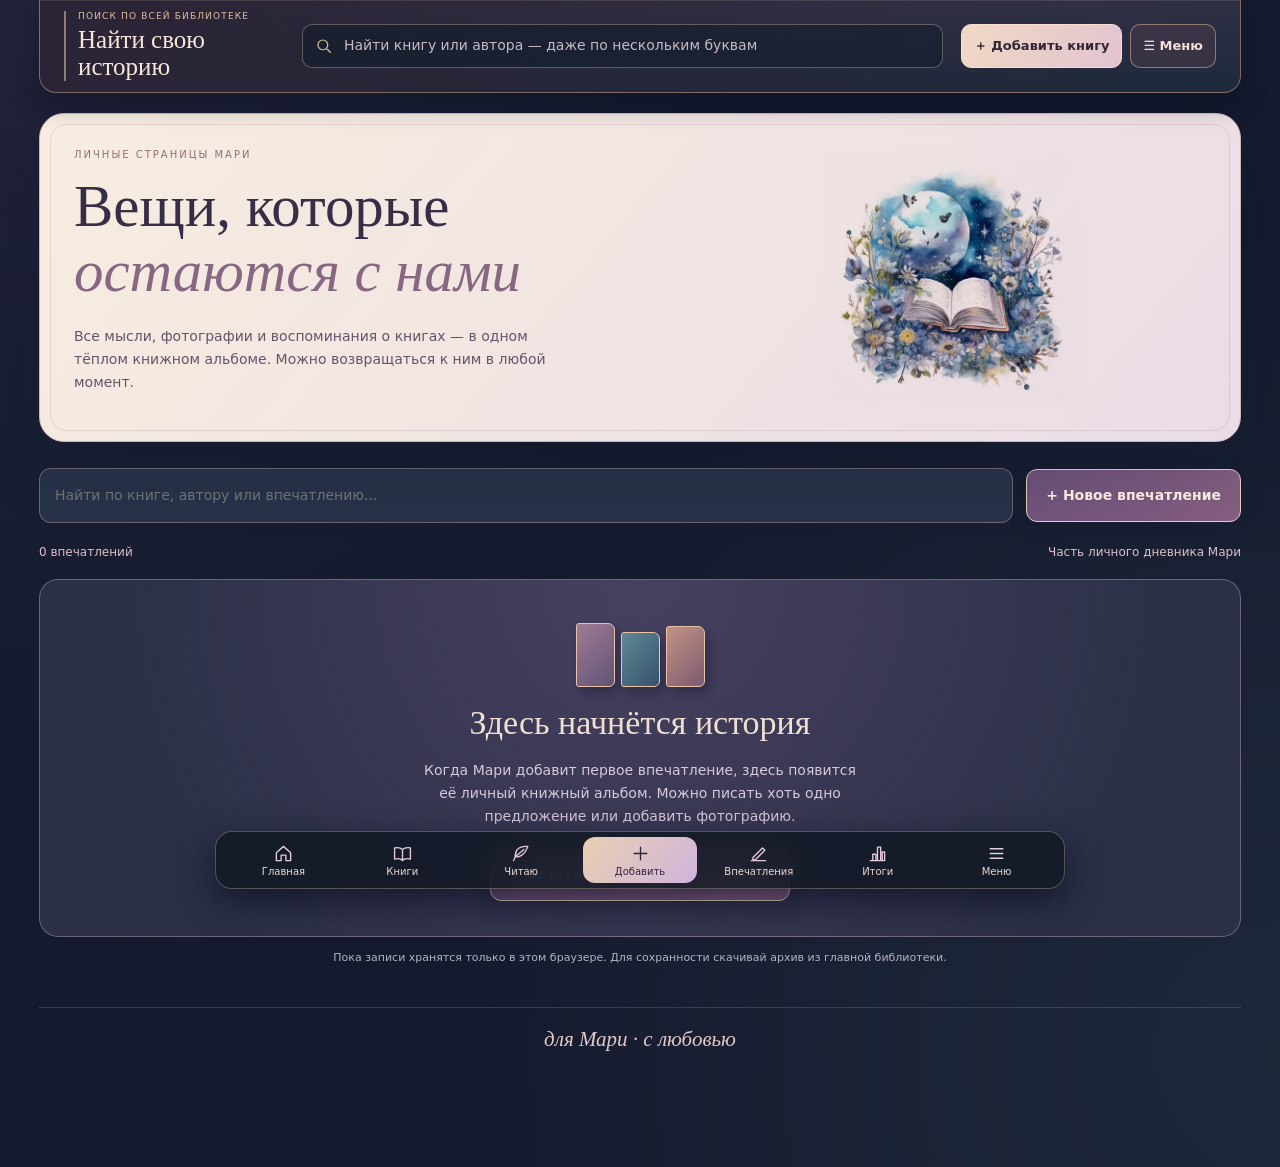
==== commit 6c03e6cb: "Revert velvet-and-parchment redesign; restore previous Mari library appearance" ====
--- a/impressions.html
+++ b/impressions.html
@@ -172,8 +172,7 @@
  #notes-up{bottom:83px!important}
 }
 
-</style><link rel="stylesheet" href="assets/mari-velvet-theme.css?v=20261121-a">
-</head><body class="mari-velvet"><main class="shell"><header class="mari-imp-search" id="mari-impression-global-search">
+</style></head><body><main class="shell"><header class="mari-imp-search" id="mari-impression-global-search">
 <div class="mari-imp-heading"><div class="mari-imp-title"><span class="kicker">Поиск по всей библиотеке</span><h2>Найти свою историю</h2></div>
 <div class="mari-imp-actions"><a class="mari-imp-add" href="index.html?add=1">＋ Добавить книгу</a><button id="notes-menu-trigger" class="mari-imp-menu" aria-controls="notes-menu" aria-expanded="false" type="button">☰ Меню</button></div></div>
 <div class="mari-imp-searchbox"><svg width="22" height="22" viewBox="0 0 24 24" fill="none" stroke="currentColor" stroke-width="1.6" aria-hidden="true"><circle cx="10.5" cy="10.5" r="6.5"/><path d="m16 16 5 5"/></svg><input id="mari-imp-book-search" type="search" autocomplete="off" role="combobox" aria-autocomplete="list" aria-haspopup="listbox" aria-controls="mari-imp-book-results" aria-expanded="false" aria-label="Найти книгу или автора" placeholder="Найти книгу или автора — даже по нескольким буквам"></div>
